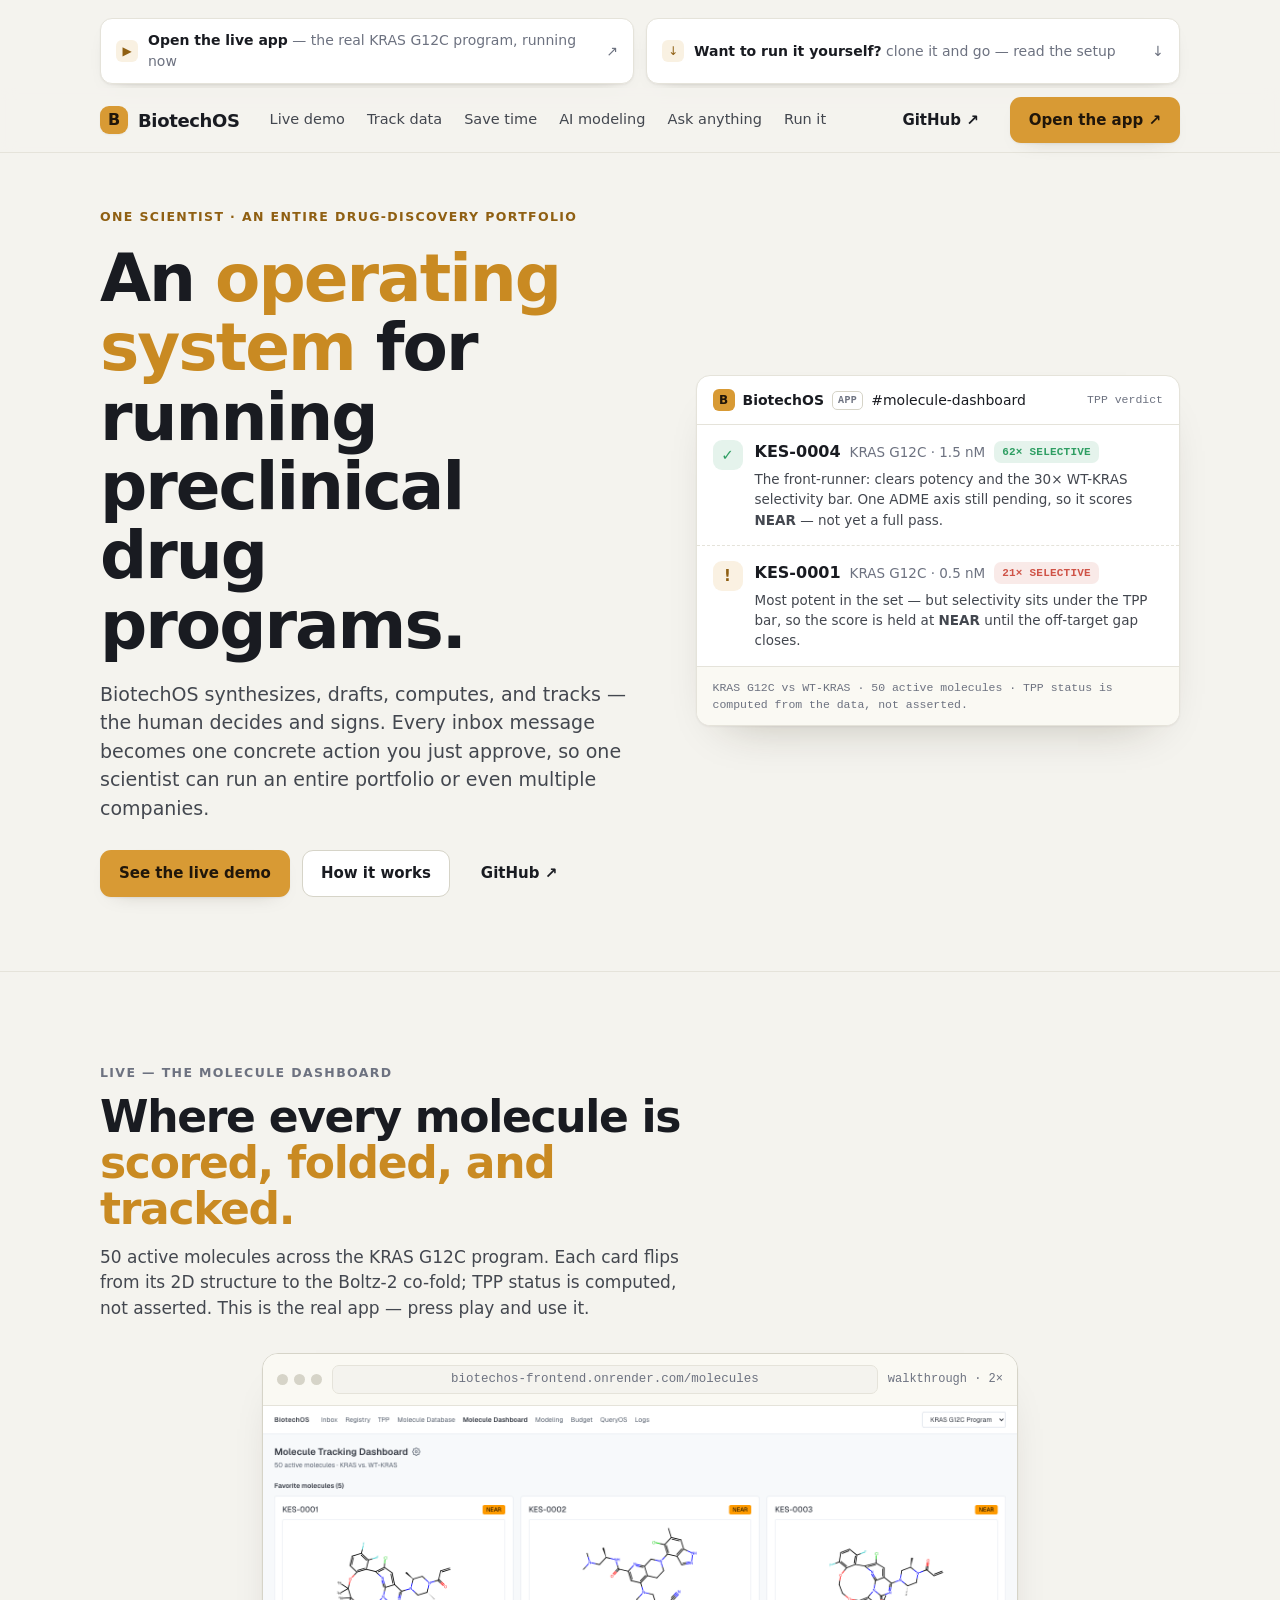
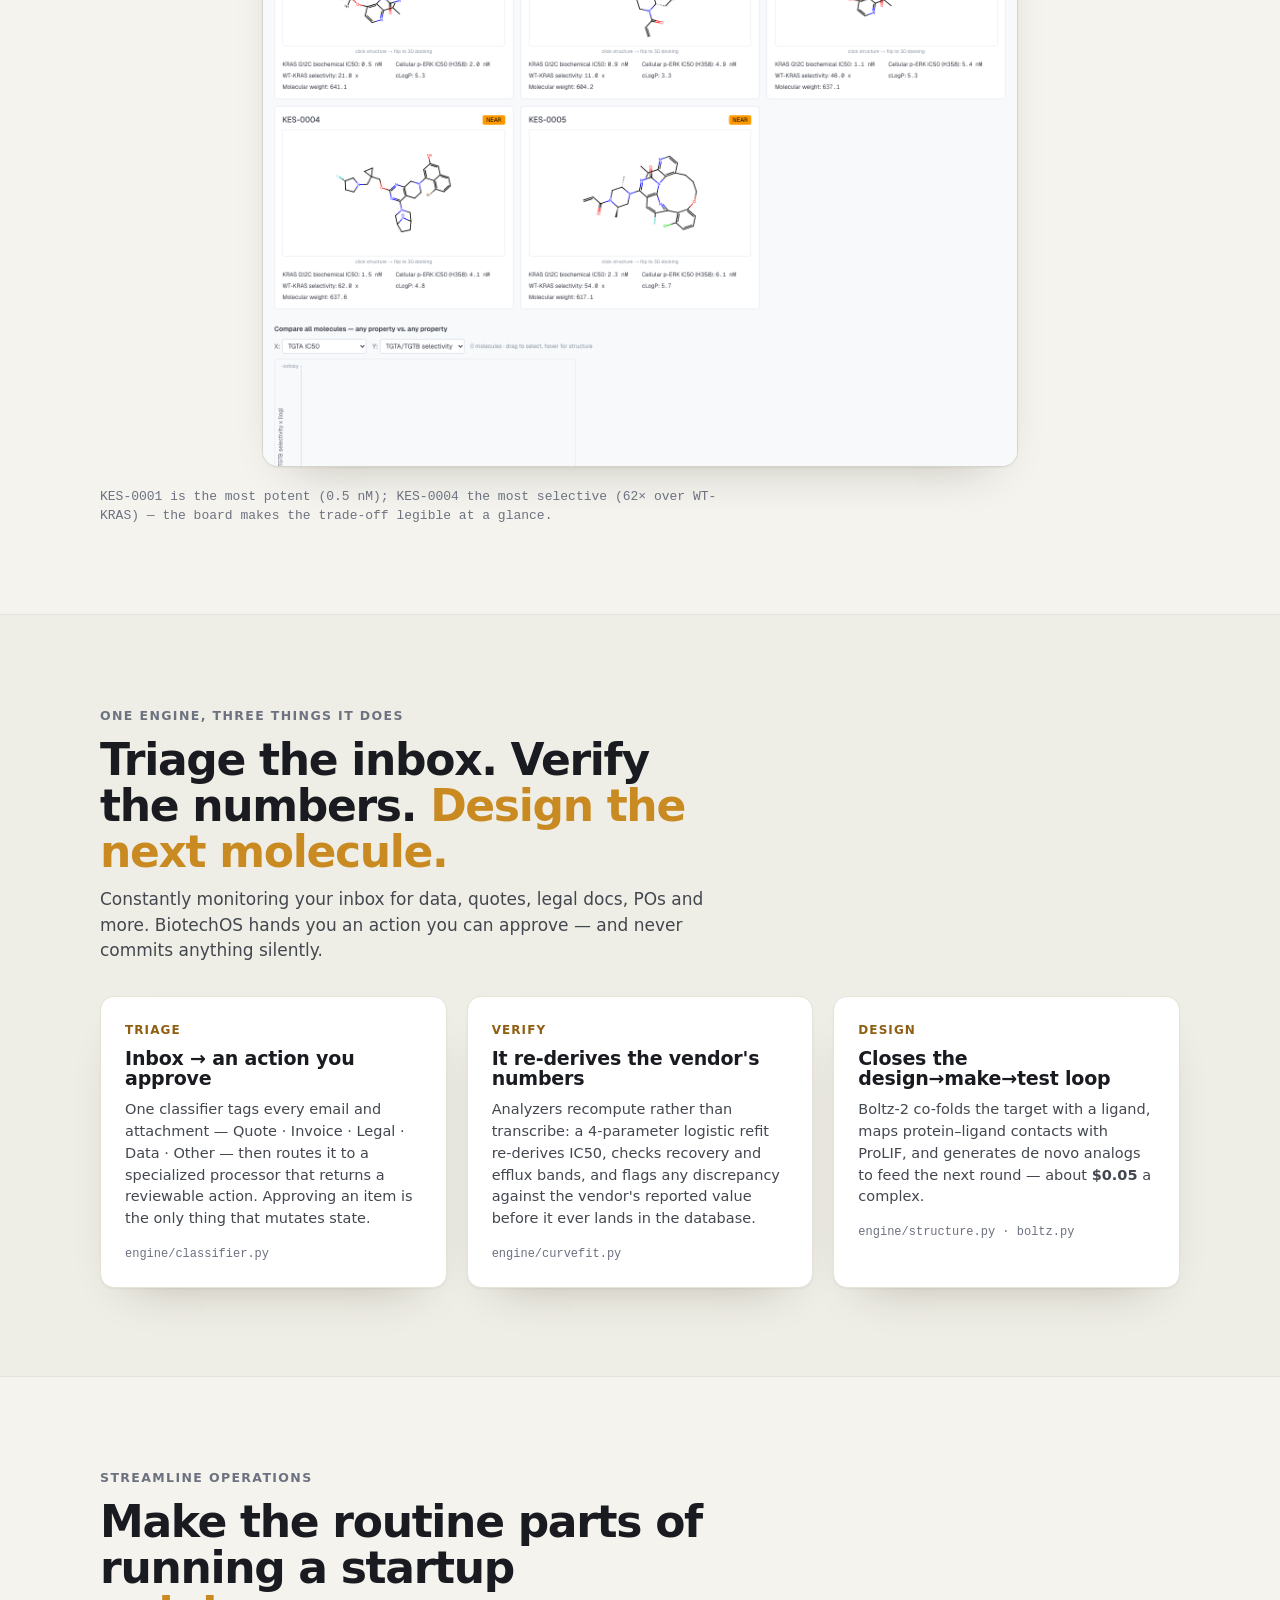
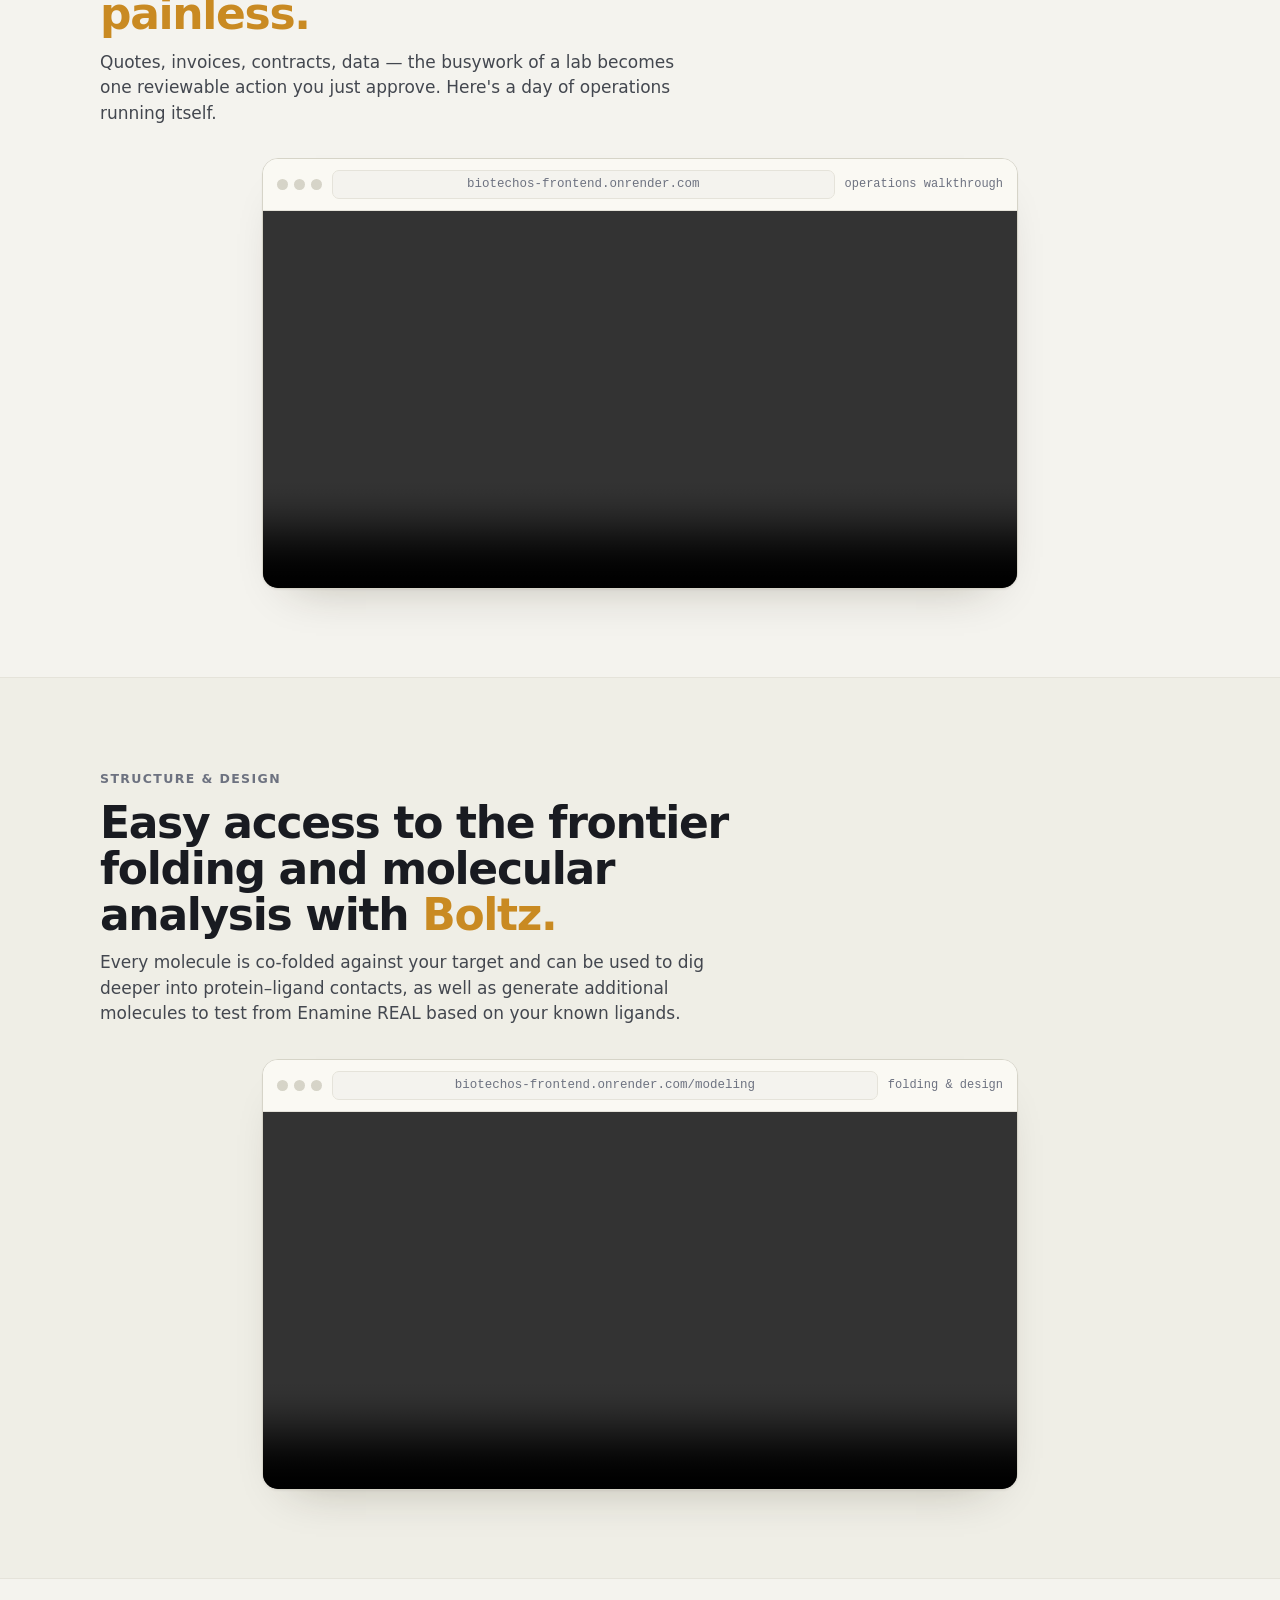
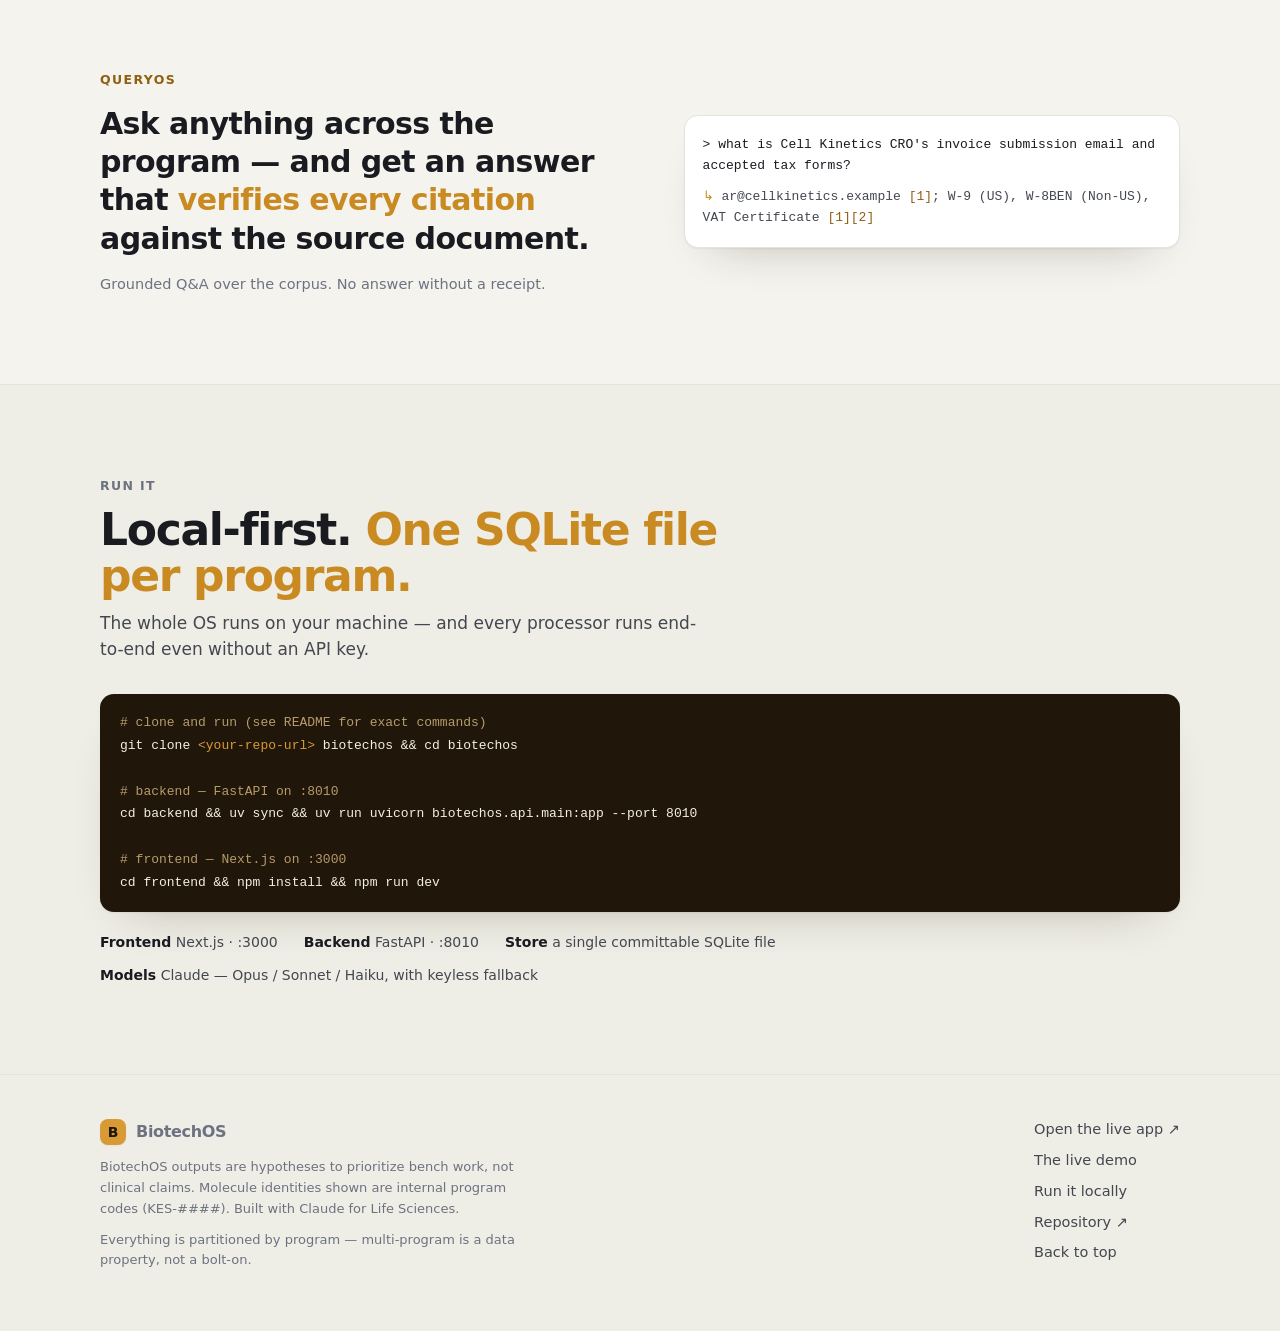
==== docs/index.html @ 16fa4520 "Serve landing page at Pages root via /docs (was a root redirect) Co-Authored-By: Claude Opus 4.8 <no" ====
<!DOCTYPE html>
<html lang="en">
<head>
<meta charset="UTF-8">
<meta name="viewport" content="width=device-width, initial-scale=1">
<title>BiotechOS — an operating system for preclinical drug programs</title>
<meta name="description" content="BiotechOS synthesizes, drafts, computes, and tracks — the human decides and signs. Every inbox message becomes one action you just approve.">
<style>
  :root{
    color-scheme: light;
    --bg:#f4f3ee; --bg-2:#efeee6; --surf:#ffffff; --surf-2:#faf9f3;
    --line:#e5e3da; --line-2:#d6d4c8;
    --ink:#191b21; --ink-2:#43474f; --muted:#6d7280;
    --accent:#d89a34; --accent-2:#c98a22; --accent-text:#8f5f12; --on-accent:#20160a;
    --accent-soft:rgba(216,154,52,.14);
    --good:#2f9e63; --bad:#cf5347; --do:#2f6fc0;
    --good-soft:rgba(47,158,99,.12); --bad-soft:rgba(207,83,71,.12); --do-soft:rgba(47,111,192,.12);
    --radius:14px; --maxw:1160px;
    --shadow:0 1px 2px rgba(30,25,10,.05), 0 22px 48px -30px rgba(40,32,10,.32);
    --shadow-sm:0 1px 2px rgba(30,25,10,.05), 0 8px 22px -16px rgba(40,32,10,.35);
    --font:-apple-system,BlinkMacSystemFont,system-ui,"Segoe UI",Roboto,Helvetica,Arial,sans-serif;
    --mono:ui-monospace,"SF Mono",SFMono-Regular,Menlo,Consolas,"Liberation Mono",monospace;
  }
  *{box-sizing:border-box}
  html{scroll-behavior:smooth}
  @media (prefers-reduced-motion: reduce){ html{scroll-behavior:auto} }
  body{margin:0;background:var(--bg);color:var(--ink);font-family:var(--font);line-height:1.5;
    -webkit-font-smoothing:antialiased;text-rendering:optimizeLegibility}
  a{color:inherit}
  .wrap{max-width:var(--maxw);margin:0 auto;padding:0 clamp(18px,4vw,40px)}
  h1,h2,h3{margin:0;font-weight:800;letter-spacing:-.03em;line-height:1.05;color:var(--ink)}
  h1{font-size:clamp(38px,6vw,66px)}
  h2{font-size:clamp(28px,4vw,44px)}
  h3{font-size:19px;font-weight:750;letter-spacing:-.01em}
  p{margin:0}
  .amber{color:var(--accent-2)}
  .muted{color:var(--muted)}
  .mono{font-family:var(--mono)}
  .eyebrow{font-size:12.5px;font-weight:700;letter-spacing:.11em;text-transform:uppercase;color:var(--muted)}
  .eyebrow.gold{color:var(--accent-text)}

  /* buttons */
  .btn{display:inline-flex;align-items:center;gap:8px;padding:11px 18px;border-radius:11px;font-size:15px;
    font-weight:700;text-decoration:none;border:1px solid transparent;cursor:pointer;white-space:nowrap;
    transition:filter .12s,background .12s,transform .05s}
  .btn:active{transform:translateY(1px)}
  .btn.primary{background:var(--accent);color:var(--on-accent);box-shadow:var(--shadow-sm)}
  .btn.primary:hover{filter:brightness(1.05)}
  .btn.secondary{background:var(--surf);border-color:var(--line-2);color:var(--ink)}
  .btn.secondary:hover{background:var(--surf-2)}
  .btn.ghost{color:var(--ink)}
  .btn.ghost:hover{background:var(--accent-soft)}

  /* chips */
  .chip{display:inline-flex;align-items:center;gap:5px;font-family:var(--mono);font-size:11px;font-weight:600;
    letter-spacing:.02em;padding:3px 8px;border-radius:7px;text-transform:uppercase}
  .chip.near{background:var(--accent-soft);color:var(--accent-text)}
  .chip.pass{background:var(--good-soft);color:var(--good)}
  .chip.warn{background:var(--bad-soft);color:var(--bad)}
  .grade{width:30px;height:30px;border-radius:9px;display:grid;place-items:center;font-weight:800;font-size:15px;flex:none}
  .grade.g-near{background:var(--accent-soft);color:var(--accent-text)}
  .grade.g-pass{background:var(--good-soft);color:var(--good)}

  /* top strip */
  .strip{padding:18px 0 4px}
  .strip .wrap{display:flex;gap:12px;flex-wrap:wrap}
  .strip .pill{flex:1 1 320px}
  .pill{display:flex;align-items:center;gap:10px;background:var(--surf);border:1px solid var(--line);
    border-radius:12px;padding:11px 15px;box-shadow:var(--shadow-sm);text-decoration:none;font-size:14px;color:var(--ink)}
  .pill:hover{border-color:var(--line-2)}
  .pill .ic{width:22px;height:22px;border-radius:6px;display:grid;place-items:center;font-size:12px;flex:none;
    background:var(--accent-soft);color:var(--accent-text)}
  .pill .rest{color:var(--muted)}
  .pill .arr{margin-left:auto;color:var(--muted)}

  /* header */
  header.nav{position:sticky;top:0;z-index:30;background:color-mix(in srgb,var(--bg) 86%,transparent);
    backdrop-filter:saturate(1.3) blur(8px);border-bottom:1px solid var(--line)}
  header.nav .wrap{display:flex;align-items:center;gap:24px;height:64px}
  .brand{display:flex;align-items:center;gap:10px;font-weight:800;letter-spacing:-.02em;font-size:18px;text-decoration:none}
  .brand .mark{width:28px;height:28px;border-radius:9px;background:var(--accent);color:var(--on-accent);
    display:grid;place-items:center;font-weight:900;font-size:16px;box-shadow:var(--shadow-sm)}
  .nav-links{display:flex;gap:22px;margin-left:6px}
  .nav-links a{color:var(--ink-2);text-decoration:none;font-size:14.5px;font-weight:500}
  .nav-links a:hover{color:var(--ink)}
  .nav-right{margin-left:auto;display:flex;align-items:center;gap:12px}
  @media(max-width:860px){ .nav-links{display:none} }

  /* hero */
  .hero{padding:clamp(30px,4vw,52px) 0 clamp(40px,6vw,74px)}
  .hero .grid{display:grid;grid-template-columns:1.05fr .95fr;gap:clamp(30px,5vw,60px);align-items:center}
  @media(max-width:940px){ .hero .grid{grid-template-columns:1fr;gap:36px} }
  .hero h1{margin:16px 0 20px;max-width:15ch}
  .hero .sub{font-size:clamp(16.5px,1.7vw,19px);color:var(--ink-2);max-width:50ch}
  .hero .ctas{display:flex;gap:12px;flex-wrap:wrap;margin-top:28px}

  /* generic card */
  .card{background:var(--surf);border:1px solid var(--line);border-radius:var(--radius);box-shadow:var(--shadow)}

  /* hero slack-style verdict card */
  .slack{overflow:hidden}
  .slack .sh{display:flex;align-items:center;gap:8px;padding:13px 16px;border-bottom:1px solid var(--line);font-size:14px}
  .slack .sh .b{width:22px;height:22px;border-radius:6px;background:var(--accent);color:var(--on-accent);
    display:grid;place-items:center;font-weight:900;font-size:12px}
  .slack .sh .app{font-family:var(--mono);font-size:10px;font-weight:700;letter-spacing:.04em;color:var(--muted);
    border:1px solid var(--line-2);border-radius:5px;padding:1px 5px}
  .slack .sh .ch{color:var(--ink);font-weight:600}
  .slack .sh .rt{margin-left:auto;font-family:var(--mono);font-size:11.5px;color:var(--muted)}
  .slack .row{display:grid;grid-template-columns:auto 1fr;gap:12px;padding:15px 16px}
  .slack .row+.row{border-top:1px dashed var(--line)}
  .slack .rhead{display:flex;align-items:center;gap:9px;flex-wrap:wrap}
  .slack .rhead .name{font-weight:750}
  .slack .rhead .cond{color:var(--muted);font-size:13.5px}
  .slack .rbody{grid-column:2;font-size:13.5px;color:var(--ink-2);margin-top:5px}
  .slack .sfoot{padding:12px 16px;border-top:1px solid var(--line);background:var(--surf-2);
    font-family:var(--mono);font-size:11.5px;color:var(--muted);line-height:1.5}

  /* bands */
  .band{padding:clamp(48px,7vw,88px) 0;border-top:1px solid var(--line)}
  .band.alt{background:var(--bg-2)}
  .band .head{max-width:62ch;margin-bottom:32px}
  .band .head h2{margin:10px 0 12px}
  .band .head p{color:var(--ink-2);font-size:17px;max-width:56ch}

  /* live app window */
  .appwin{border:1px solid var(--line-2);border-radius:16px;overflow:hidden;box-shadow:var(--shadow);background:var(--surf);
    max-width:70%;margin:0 auto}
  @media(max-width:760px){ .appwin{max-width:100%} }
  .appwin .chrome{display:flex;align-items:center;gap:10px;padding:11px 14px;background:var(--surf-2);border-bottom:1px solid var(--line)}
  .appwin .dots{display:flex;gap:6px}
  .appwin .dots i{width:11px;height:11px;border-radius:50%;background:var(--line-2);display:block}
  .appwin .url{font-family:var(--mono);font-size:12.5px;color:var(--muted);background:var(--bg);border:1px solid var(--line);
    border-radius:7px;padding:4px 12px;flex:1;text-align:center;overflow:hidden;text-overflow:ellipsis;white-space:nowrap}
  .appwin .open{font-size:13px;font-weight:600;color:var(--accent-text);text-decoration:none;white-space:nowrap}
  .appwin .open:hover{text-decoration:underline}
  .appwin .speed{font-family:var(--mono);font-size:12px;color:var(--muted);white-space:nowrap}
  .screen{position:relative;background:#f7f9fb;min-height:280px}
  .screen video{display:block;width:100%;height:auto}
  .endcard{display:flex;flex-direction:column;align-items:center;gap:13px;margin-top:24px;animation:fade .4s ease both}
  .endcard[hidden]{display:none}
  @keyframes fade{from{opacity:0;transform:translateY(5px)}to{opacity:1;transform:none}}
  .endcard .lbl{font-family:var(--mono);font-size:12.5px;color:var(--ink-2);background:var(--surf);border:1px solid var(--line);
    border-radius:999px;padding:6px 15px;box-shadow:var(--shadow-sm)}
  .capline{margin-top:20px;font-family:var(--mono);font-size:13px;color:var(--muted);max-width:80ch}

  /* three things */
  .three{display:grid;grid-template-columns:repeat(3,1fr);gap:20px}
  @media(max-width:880px){ .three{grid-template-columns:1fr} }
  .feat{padding:24px}
  .feat .lbl{font-size:12px;font-weight:800;letter-spacing:.09em;text-transform:uppercase;color:var(--accent-text)}
  .feat h3{margin:10px 0 11px}
  .feat p{font-size:14.5px;color:var(--ink-2)}
  .feat .foot{margin-top:15px;font-family:var(--mono);font-size:12px;color:var(--muted)}

  /* quote / queryos */
  .qgrid{display:grid;grid-template-columns:1fr .92fr;gap:44px;align-items:center}
  @media(max-width:880px){ .qgrid{grid-template-columns:1fr} }
  blockquote{margin:0;font-size:clamp(22px,2.7vw,30px);font-weight:750;letter-spacing:-.02em;line-height:1.28;color:var(--ink)}
  .qattr{margin-top:16px;font-size:14.5px;color:var(--muted)}
  .term{background:var(--surf);border:1px solid var(--line);border-radius:14px;padding:18px;font-family:var(--mono);
    font-size:13px;box-shadow:var(--shadow);line-height:1.65}
  .term .q{color:var(--ink)}
  .term .a{color:var(--ink-2);margin-top:9px}
  .term .cite{color:var(--accent-text)}
  .term .arrow{color:var(--accent-2)}

  /* run it */
  pre.code{background:#20160a;color:#f4efe6;border-radius:14px;padding:18px 20px;overflow-x:auto;
    font-family:var(--mono);font-size:13px;line-height:1.75;margin:20px 0 0;box-shadow:var(--shadow)}
  pre.code .c{color:#b79b6b}
  pre.code .p{color:var(--accent)}
  .stackline{display:flex;gap:12px 26px;flex-wrap:wrap;font-size:14px;color:var(--ink-2);margin-top:20px}
  .stackline b{color:var(--ink)}

  /* footer */
  footer{border-top:1px solid var(--line);background:var(--bg-2);padding:44px 0 60px}
  footer .cols{display:flex;justify-content:space-between;gap:34px;flex-wrap:wrap}
  footer .disc{max-width:54ch;font-size:13px;color:var(--muted)}
  footer .disc .brand{font-size:16px;margin-bottom:12px}
  footer .disc p{margin-top:4px;line-height:1.6}
  .foot-links{display:flex;flex-direction:column;gap:9px;font-size:14.5px}
  .foot-links a{color:var(--ink-2);text-decoration:none}
  .foot-links a:hover{color:var(--ink)}
</style>
</head>
<body>

<!-- top strip -->
<div class="strip"><div class="wrap">
  <a class="pill" href="https://biotechos-frontend.onrender.com/" target="_blank" rel="noopener">
    <span class="ic">▶</span>
    <span><b>Open the live app</b> <span class="rest">— the real KRAS G12C program, running now</span></span>
    <span class="arr">↗</span>
  </a>
  <a class="pill" href="#run">
    <span class="ic">↓</span>
    <span><b>Want to run it yourself?</b> <span class="rest">clone it and go — read the setup</span></span>
    <span class="arr">↓</span>
  </a>
</div></div>

<!-- header -->
<header class="nav"><div class="wrap">
  <a class="brand" href="#top"><span class="mark">B</span>BiotechOS</a>
  <nav class="nav-links">
    <a href="#dashboard">Live demo</a>
    <a href="#how">Track data</a>
    <a href="#streamline">Save time</a>
    <a href="#boltz">AI modeling</a>
    <a href="#ask">Ask anything</a>
    <a href="#run">Run it</a>
  </nav>
  <div class="nav-right">
    <a class="btn ghost" href="https://github.com/souravUCSF/BiotechOS" target="_blank" rel="noopener">GitHub ↗</a>
    <a class="btn primary" href="https://biotechos-frontend.onrender.com/" target="_blank" rel="noopener">Open the app ↗</a>
  </div>
</div></header>

<main id="top">
<!-- hero -->
<section class="hero"><div class="wrap"><div class="grid">
  <div>
    <span class="eyebrow gold">One scientist · an entire drug-discovery portfolio</span>
    <h1>An <span class="amber">operating system</span> for running preclinical drug programs.</h1>
    <p class="sub">BiotechOS synthesizes, drafts, computes, and tracks — the human decides and signs.
      Every inbox message becomes one concrete action you just approve, so one scientist can run
      an entire portfolio or even multiple companies.</p>
    <div class="ctas">
      <a class="btn primary" href="#dashboard">See the live demo</a>
      <a class="btn secondary" href="#how">How it works</a>
      <a class="btn ghost" href="https://github.com/souravUCSF/BiotechOS" target="_blank" rel="noopener">GitHub ↗</a>
    </div>
  </div>

  <!-- hero verdict card, Slack-style -->
  <div class="card slack">
    <div class="sh">
      <span class="b">B</span><span class="ch">BiotechOS</span><span class="app">APP</span>
      <span>#molecule-dashboard</span><span class="rt">TPP verdict</span>
    </div>
    <div class="row">
      <span class="grade g-pass">✓</span>
      <div>
        <div class="rhead"><span class="name">KES-0004</span><span class="cond">KRAS G12C · 1.5 nM</span>
          <span class="chip pass">62× selective</span></div>
        <div class="rbody">The front-runner: clears potency and the 30× WT-KRAS selectivity bar. One ADME
          axis still pending, so it scores <b>NEAR</b> — not yet a full pass.</div>
      </div>
    </div>
    <div class="row">
      <span class="grade g-near">!</span>
      <div>
        <div class="rhead"><span class="name">KES-0001</span><span class="cond">KRAS G12C · 0.5 nM</span>
          <span class="chip warn">21× selective</span></div>
        <div class="rbody">Most potent in the set — but selectivity sits under the TPP bar, so the score
          is held at <b>NEAR</b> until the off-target gap closes.</div>
      </div>
    </div>
    <div class="sfoot">KRAS G12C vs WT-KRAS · 50 active molecules · TPP status is computed from the data, not asserted.</div>
  </div>
</div></div></section>

<!-- signature: live molecule dashboard -->
<section class="band" id="dashboard"><div class="wrap">
  <div class="head">
    <span class="eyebrow">Live — the molecule dashboard</span>
    <h2>Where every molecule is <span class="amber">scored, folded, and tracked.</span></h2>
    <p>50 active molecules across the KRAS G12C program. Each card flips from its 2D structure to the
      Boltz-2 co-fold; TPP status is computed, not asserted. This is the real app — press play and use it.</p>
  </div>

  <div class="appwin">
    <div class="chrome">
      <span class="dots"><i></i><i></i><i></i></span>
      <span class="url">biotechos-frontend.onrender.com/molecules</span>
      <span class="speed">walkthrough · 2×</span>
    </div>
    <div class="screen" id="screen">
      <video id="demovid" poster="assets/dashboard.png" muted playsinline preload="metadata">
        <source src="assets/demo.mp4" type="video/mp4">
      </video>
    </div>
  </div>
  <div class="endcard" id="endcard" hidden>
    <span class="lbl">that's the look — now try it yourself</span>
    <a class="btn primary" href="https://biotechos-frontend.onrender.com/molecules" target="_blank" rel="noopener">See the live demo ↗</a>
  </div>
  <p class="capline">KES-0001 is the most potent (0.5 nM); KES-0004 the most selective (62× over WT-KRAS)
    — the board makes the trade-off legible at a glance.</p>
</div></section>

<!-- how it works: one engine, three things -->
<section class="band alt" id="how"><div class="wrap">
  <div class="head">
    <span class="eyebrow">One engine, three things it does</span>
    <h2>Triage the inbox. Verify the numbers. <span class="amber">Design the next molecule.</span></h2>
    <p>Constantly monitoring your inbox for data, quotes, legal docs, POs and more. BiotechOS hands you an action you can
      approve — and never commits anything silently.</p>
  </div>
  <div class="three">
    <div class="card feat">
      <div class="lbl">Triage</div>
      <h3>Inbox → an action you approve</h3>
      <p>One classifier tags every email and attachment — Quote · Invoice · Legal · Data · Other — then
        routes it to a specialized processor that returns a reviewable action. Approving an item is the
        only thing that mutates state.</p>
      <div class="foot">engine/classifier.py</div>
    </div>
    <div class="card feat">
      <div class="lbl">Verify</div>
      <h3>It re-derives the vendor's numbers</h3>
      <p>Analyzers recompute rather than transcribe: a 4-parameter logistic refit re-derives IC50, checks
        recovery and efflux bands, and flags any discrepancy against the vendor's reported value before it
        ever lands in the database.</p>
      <div class="foot">engine/curvefit.py</div>
    </div>
    <div class="card feat">
      <div class="lbl">Design</div>
      <h3>Closes the design→make→test loop</h3>
      <p>Boltz-2 co-folds the target with a ligand, maps protein–ligand contacts with ProLIF, and generates
        de novo analogs to feed the next round — about <b>$0.05</b> a complex.</p>
      <div class="foot">engine/structure.py · boltz.py</div>
    </div>
  </div>
</div></section>

<!-- streamline operations -->
<section class="band" id="streamline"><div class="wrap">
  <div class="head">
    <span class="eyebrow">Streamline operations</span>
    <h2>Make the routine parts of running a startup <span class="amber">painless.</span></h2>
    <p>Quotes, invoices, contracts, data — the busywork of a lab becomes one reviewable action
      you just approve. Here's a day of operations running itself.</p>
  </div>
  <div class="appwin">
    <div class="chrome">
      <span class="dots"><i></i><i></i><i></i></span>
      <span class="url">biotechos-frontend.onrender.com</span>
      <span class="speed">operations walkthrough</span>
    </div>
    <div class="screen">
      <video id="streamvid" controls muted playsinline preload="metadata">
        <source src="assets/streamline.mp4" type="video/mp4">
      </video>
    </div>
  </div>
</div></section>

<!-- folding & molecular analysis (Boltz) -->
<section class="band alt" id="boltz"><div class="wrap">
  <div class="head">
    <span class="eyebrow">Structure &amp; design</span>
    <h2>Easy access to the frontier folding and molecular analysis with <span class="amber">Boltz.</span></h2>
    <p>Every molecule is co-folded against your target and can be used to dig deeper into
      protein–ligand contacts, as well as generate additional molecules to test from Enamine REAL
      based on your known ligands.</p>
  </div>
  <div class="appwin">
    <div class="chrome">
      <span class="dots"><i></i><i></i><i></i></span>
      <span class="url">biotechos-frontend.onrender.com/modeling</span>
      <span class="speed">folding &amp; design</span>
    </div>
    <div class="screen">
      <video id="boltzvid" controls muted playsinline preload="metadata">
        <source src="assets/boltz.mp4" type="video/mp4">
      </video>
    </div>
  </div>
</div></section>

<!-- ask anything / queryos -->
<section class="band" id="ask"><div class="wrap"><div class="qgrid">
  <div>
    <span class="eyebrow gold">QueryOS</span>
    <blockquote style="margin-top:14px">Ask anything across the program — and get an answer that
      <span class="amber">verifies every citation</span> against the source document.</blockquote>
    <p class="qattr">Grounded Q&amp;A over the corpus. No answer without a receipt.</p>
  </div>
  <div class="term">
    <div class="q">&gt; what is Cell Kinetics CRO's invoice submission email and accepted tax forms?</div>
    <div class="a"><span class="arrow">↳</span> ar@cellkinetics.example <span class="cite">[1]</span>;
      W-9 (US), W-8BEN (Non-US), VAT Certificate <span class="cite">[1][2]</span></div>
  </div>
</div></div></section>

<!-- run it -->
<section class="band alt" id="run"><div class="wrap">
  <div class="head">
    <span class="eyebrow">Run it</span>
    <h2>Local-first. <span class="amber">One SQLite file per program.</span></h2>
    <p>The whole OS runs on your machine — and every processor runs end-to-end even without an API key.</p>
  </div>
<pre class="code"><span class="c"># clone and run (see README for exact commands)</span>
git clone <span class="p">&lt;your-repo-url&gt;</span> biotechos &amp;&amp; cd biotechos

<span class="c"># backend — FastAPI on :8010</span>
cd backend &amp;&amp; uv sync &amp;&amp; uv run uvicorn biotechos.api.main:app --port 8010

<span class="c"># frontend — Next.js on :3000</span>
cd frontend &amp;&amp; npm install &amp;&amp; npm run dev</pre>
  <div class="stackline">
    <span><b>Frontend</b> Next.js · :3000</span>
    <span><b>Backend</b> FastAPI · :8010</span>
    <span><b>Store</b> a single committable SQLite file</span>
    <span><b>Models</b> Claude — Opus / Sonnet / Haiku, with keyless fallback</span>
  </div>
</div></section>
</main>

<footer><div class="wrap">
  <div class="cols">
    <div class="disc">
      <div class="brand" style="display:flex;align-items:center;gap:10px">
        <span class="mark" style="width:26px;height:26px;border-radius:8px;background:var(--accent);color:var(--on-accent);display:grid;place-items:center;font-weight:900;font-size:14px">B</span>
        BiotechOS
      </div>
      <p>BiotechOS outputs are hypotheses to prioritize bench work, not clinical claims. Molecule
        identities shown are internal program codes (KES-####). Built with Claude for Life Sciences.</p>
      <p style="margin-top:10px;color:var(--muted)">Everything is partitioned by program — multi-program is a data property, not a bolt-on.</p>
    </div>
    <nav class="foot-links" aria-label="Footer">
      <a href="https://biotechos-frontend.onrender.com/" target="_blank" rel="noopener">Open the live app ↗</a>
      <a href="#dashboard">The live demo</a>
      <a href="#run">Run it locally</a>
      <a href="https://github.com/souravUCSF/BiotechOS" target="_blank" rel="noopener">Repository ↗</a>
      <a href="#top">Back to top</a>
    </nav>
  </div>
</div></footer>

<script>
  // signature visual: play the walkthrough at 1.5x when scrolled into view,
  // then reveal the live-demo link when it ends
  (function(){
    var v = document.getElementById('demovid');
    var end = document.getElementById('endcard');
    if(!v) return;
    function setRate(){ try{ v.playbackRate = 2.0; }catch(e){} }
    v.addEventListener('loadedmetadata', setRate);
    v.addEventListener('play', setRate);
    v.addEventListener('ended', function(){ if(end) end.hidden = false; });
    if('IntersectionObserver' in window){
      var io = new IntersectionObserver(function(entries){
        entries.forEach(function(e){
          if(e.isIntersecting){ setRate(); v.play().catch(function(){}); io.unobserve(v); }
        });
      }, { threshold: 0.4 });
      io.observe(v);
    } else { setRate(); v.play().catch(function(){}); }
  })();

  // "Streamline operations" walkthrough: autoplay (muted) at 1.5x when scrolled into view
  (function(){
    var v = document.getElementById('streamvid');
    if(!v) return;
    function rate(){ try{ v.playbackRate = 1.5; }catch(e){} }
    v.addEventListener('loadedmetadata', rate);
    v.addEventListener('play', rate);
    if('IntersectionObserver' in window){
      var io = new IntersectionObserver(function(entries){
        entries.forEach(function(e){
          if(e.isIntersecting){ rate(); v.play().catch(function(){}); io.unobserve(v); }
        });
      }, { threshold: 0.4 });
      io.observe(v);
    } else { rate(); v.play().catch(function(){}); }
  })();

  // "Folding & analysis (Boltz)" walkthrough: autoplay (muted) at 1.5x when in view
  (function(){
    var v = document.getElementById('boltzvid');
    if(!v) return;
    function rate(){ try{ v.playbackRate = 1.5; }catch(e){} }
    v.addEventListener('loadedmetadata', rate);
    v.addEventListener('play', rate);
    if('IntersectionObserver' in window){
      var io = new IntersectionObserver(function(entries){
        entries.forEach(function(e){
          if(e.isIntersecting){ rate(); v.play().catch(function(){}); io.unobserve(v); }
        });
      }, { threshold: 0.4 });
      io.observe(v);
    } else { rate(); v.play().catch(function(){}); }
  })();
</script>
</body>
</html>
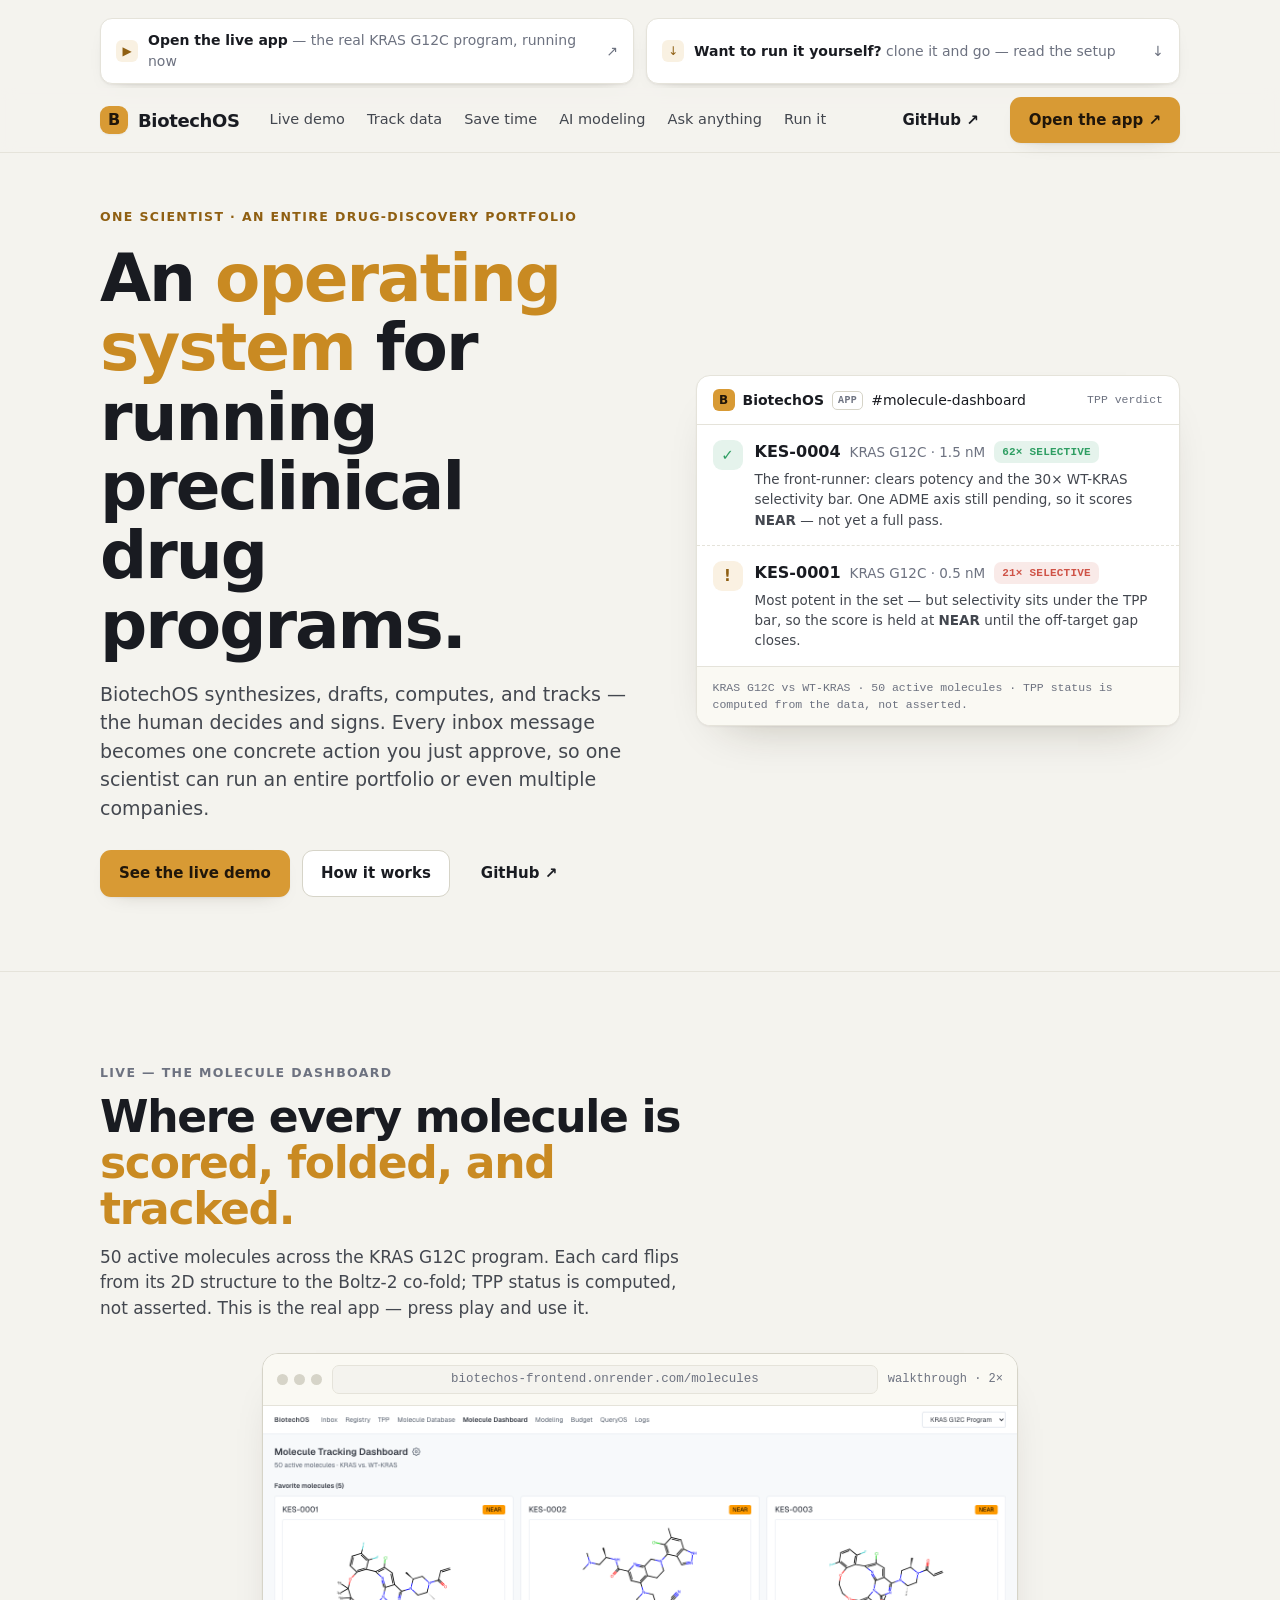
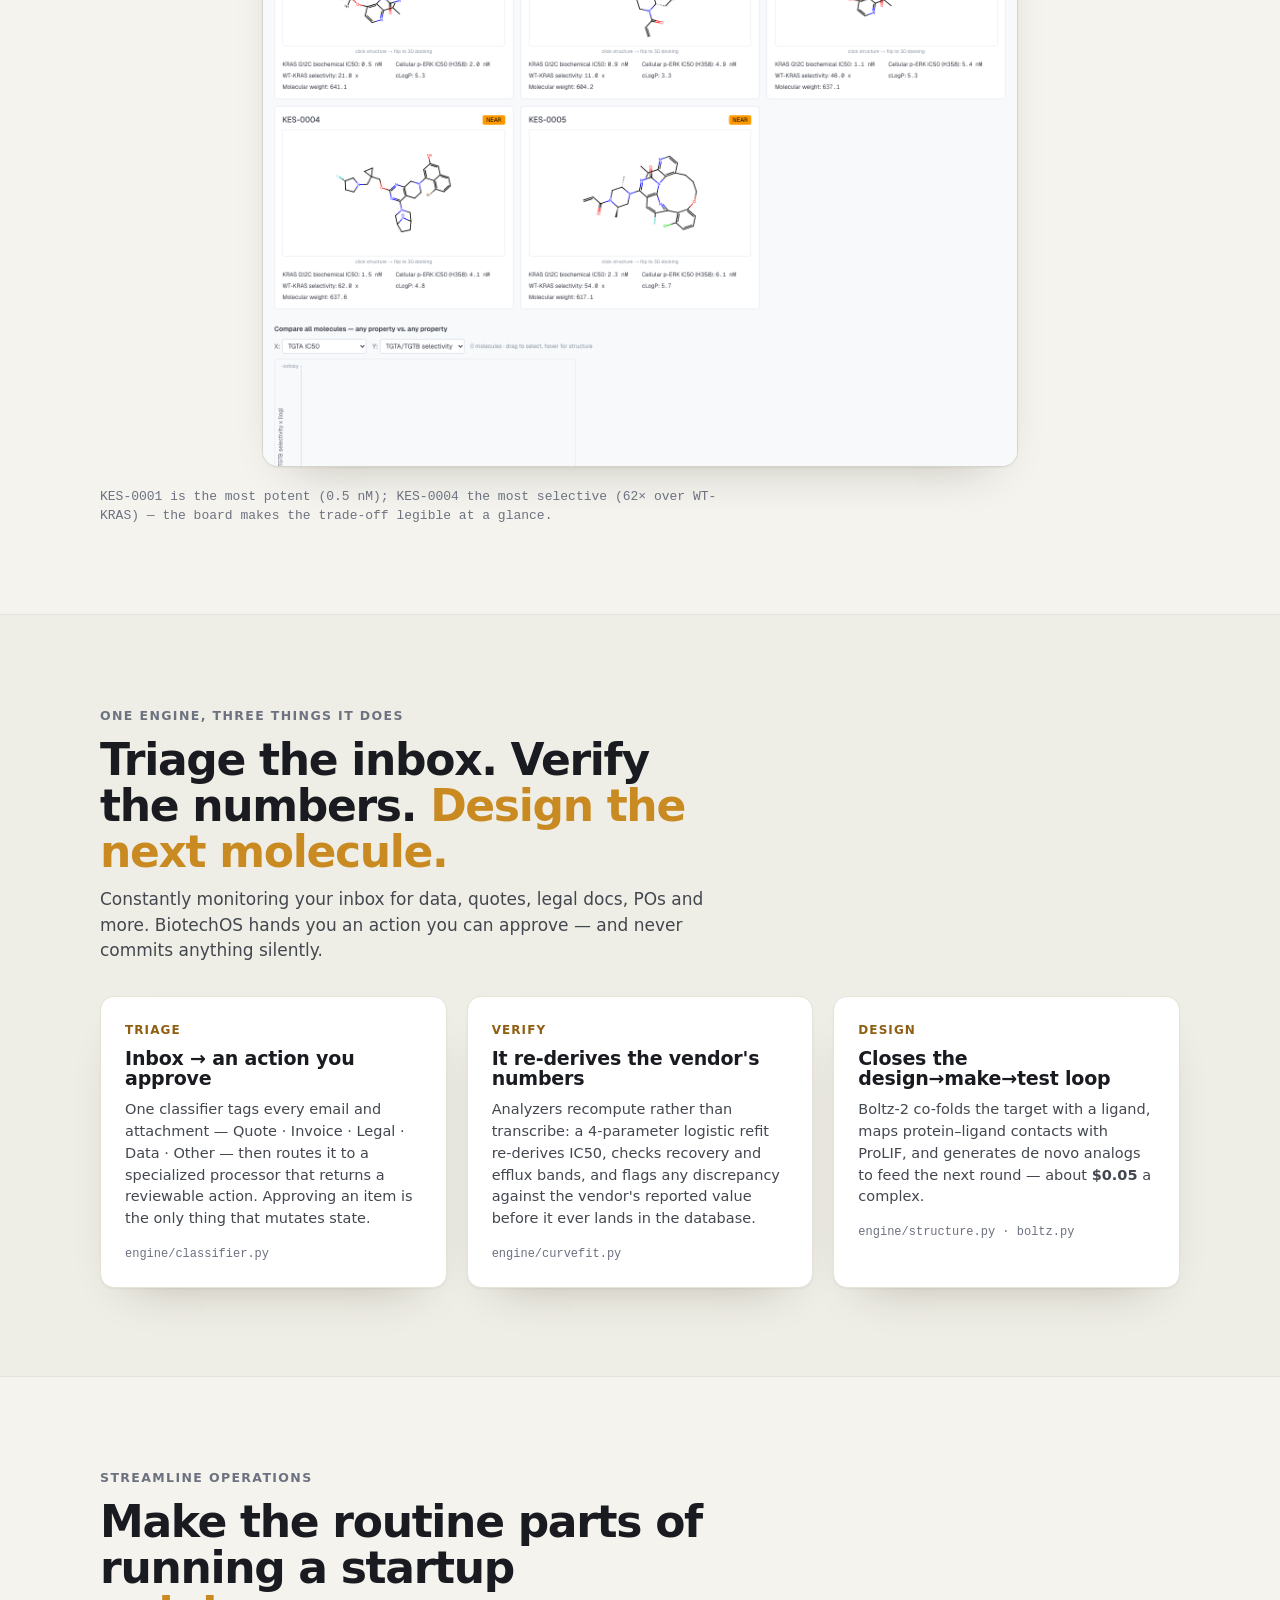
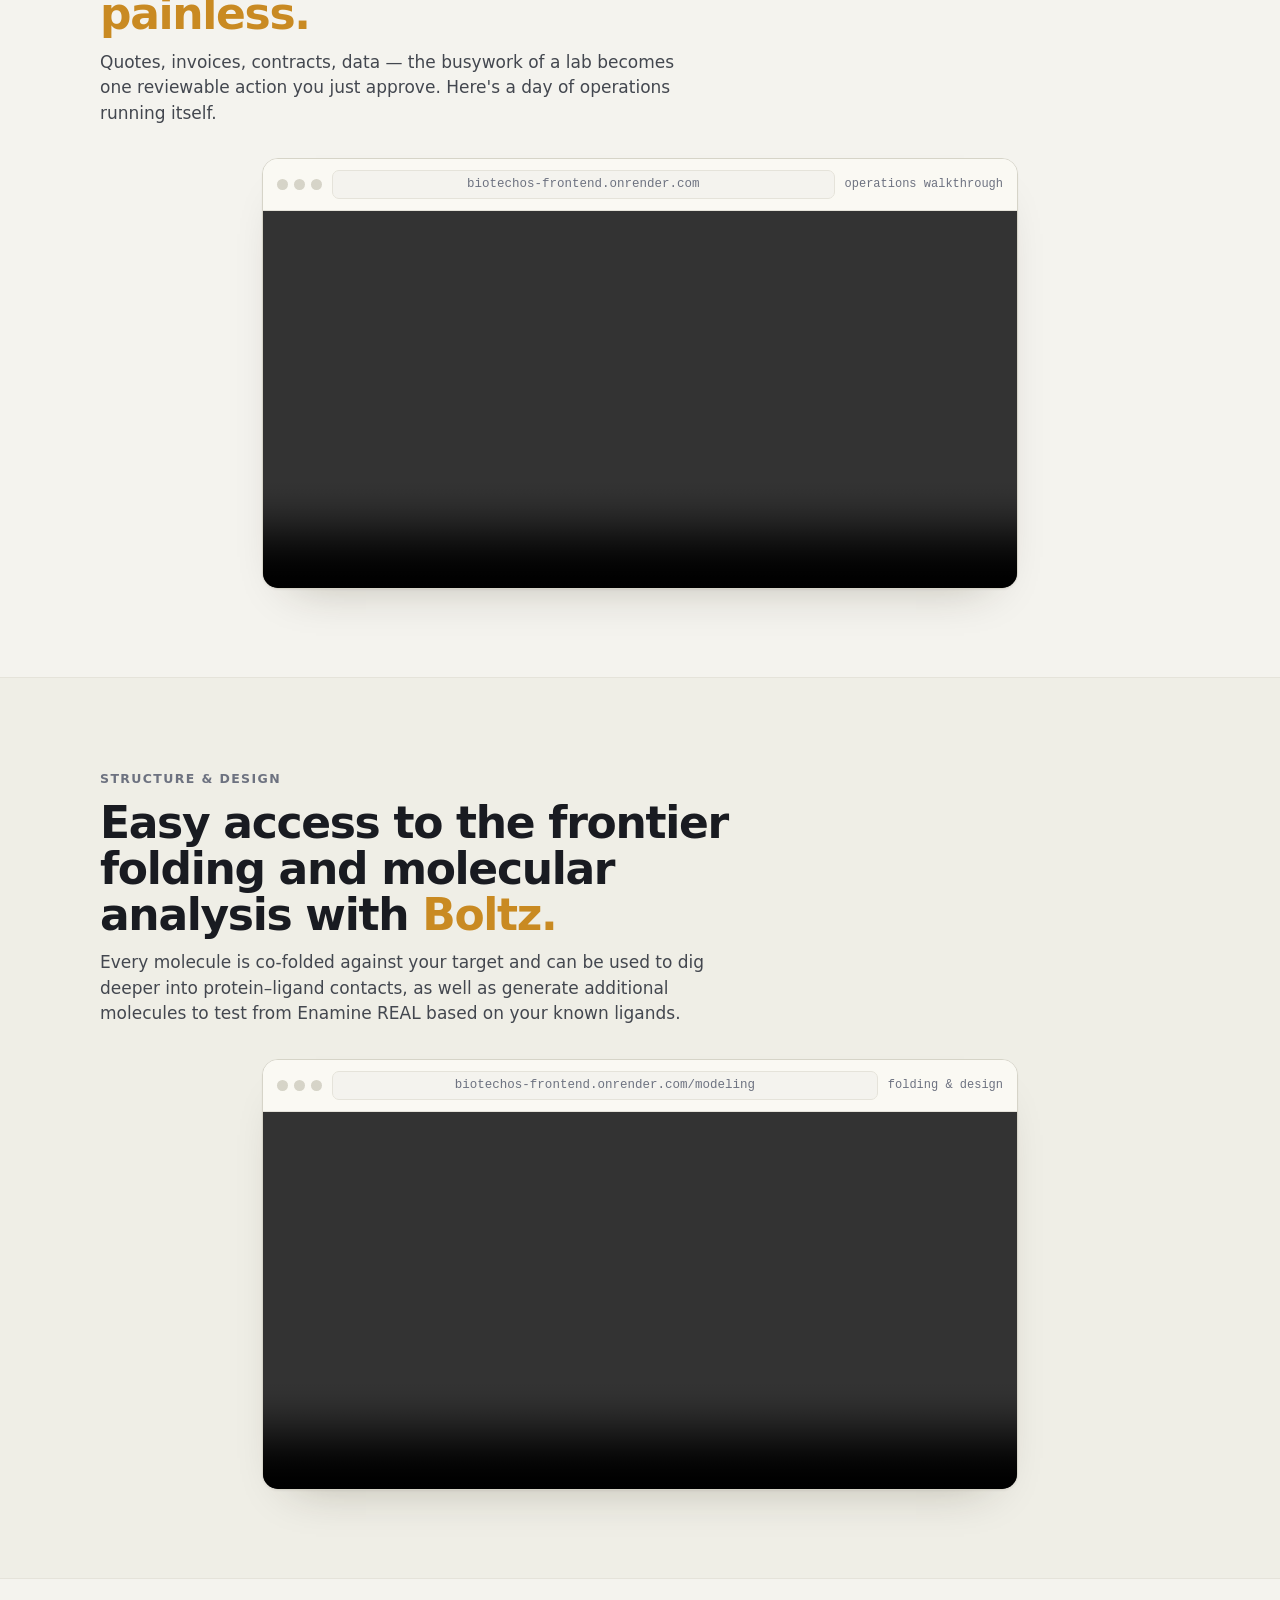
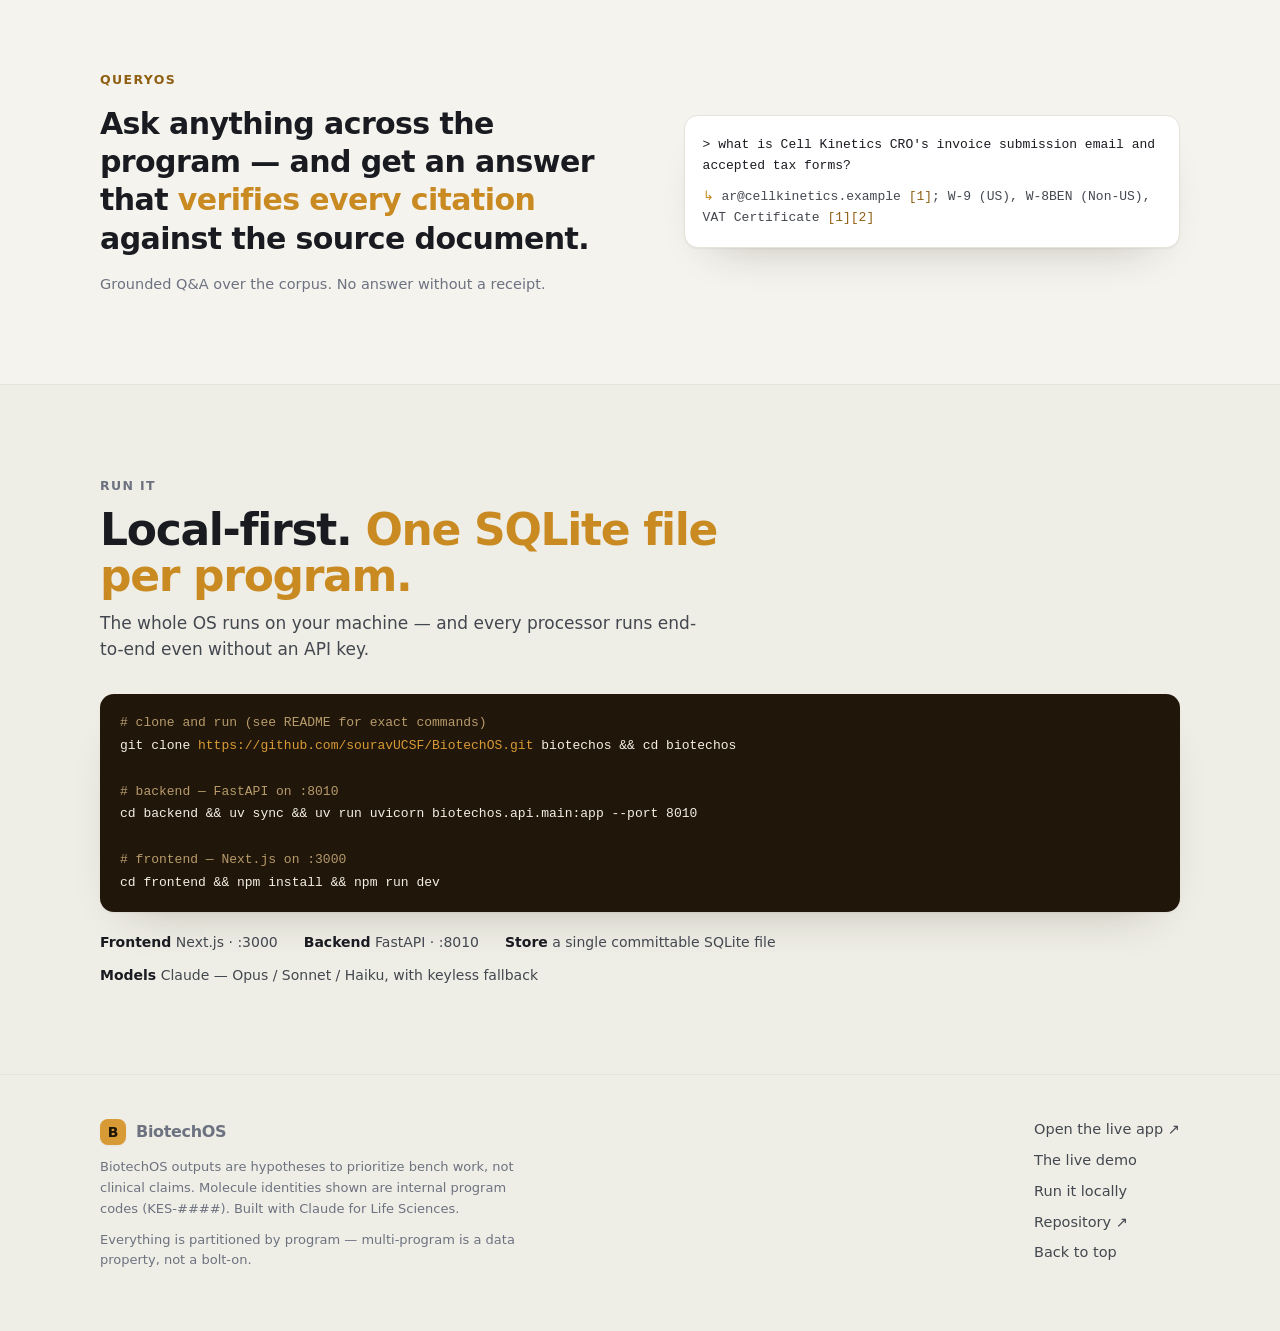
==== commit 6a7caac7: "Landing: use real public repo URL in the clone command Co-Authored-By: Claude Opus 4.8 <noreply@anth" ====
--- a/docs/index.html
+++ b/docs/index.html
@@ -392,7 +392,7 @@
     <p>The whole OS runs on your machine — and every processor runs end-to-end even without an API key.</p>
   </div>
 <pre class="code"><span class="c"># clone and run (see README for exact commands)</span>
-git clone <span class="p">&lt;your-repo-url&gt;</span> biotechos &amp;&amp; cd biotechos
+git clone <span class="p">https://github.com/souravUCSF/BiotechOS.git</span> biotechos &amp;&amp; cd biotechos
 
 <span class="c"># backend — FastAPI on :8010</span>
 cd backend &amp;&amp; uv sync &amp;&amp; uv run uvicorn biotechos.api.main:app --port 8010
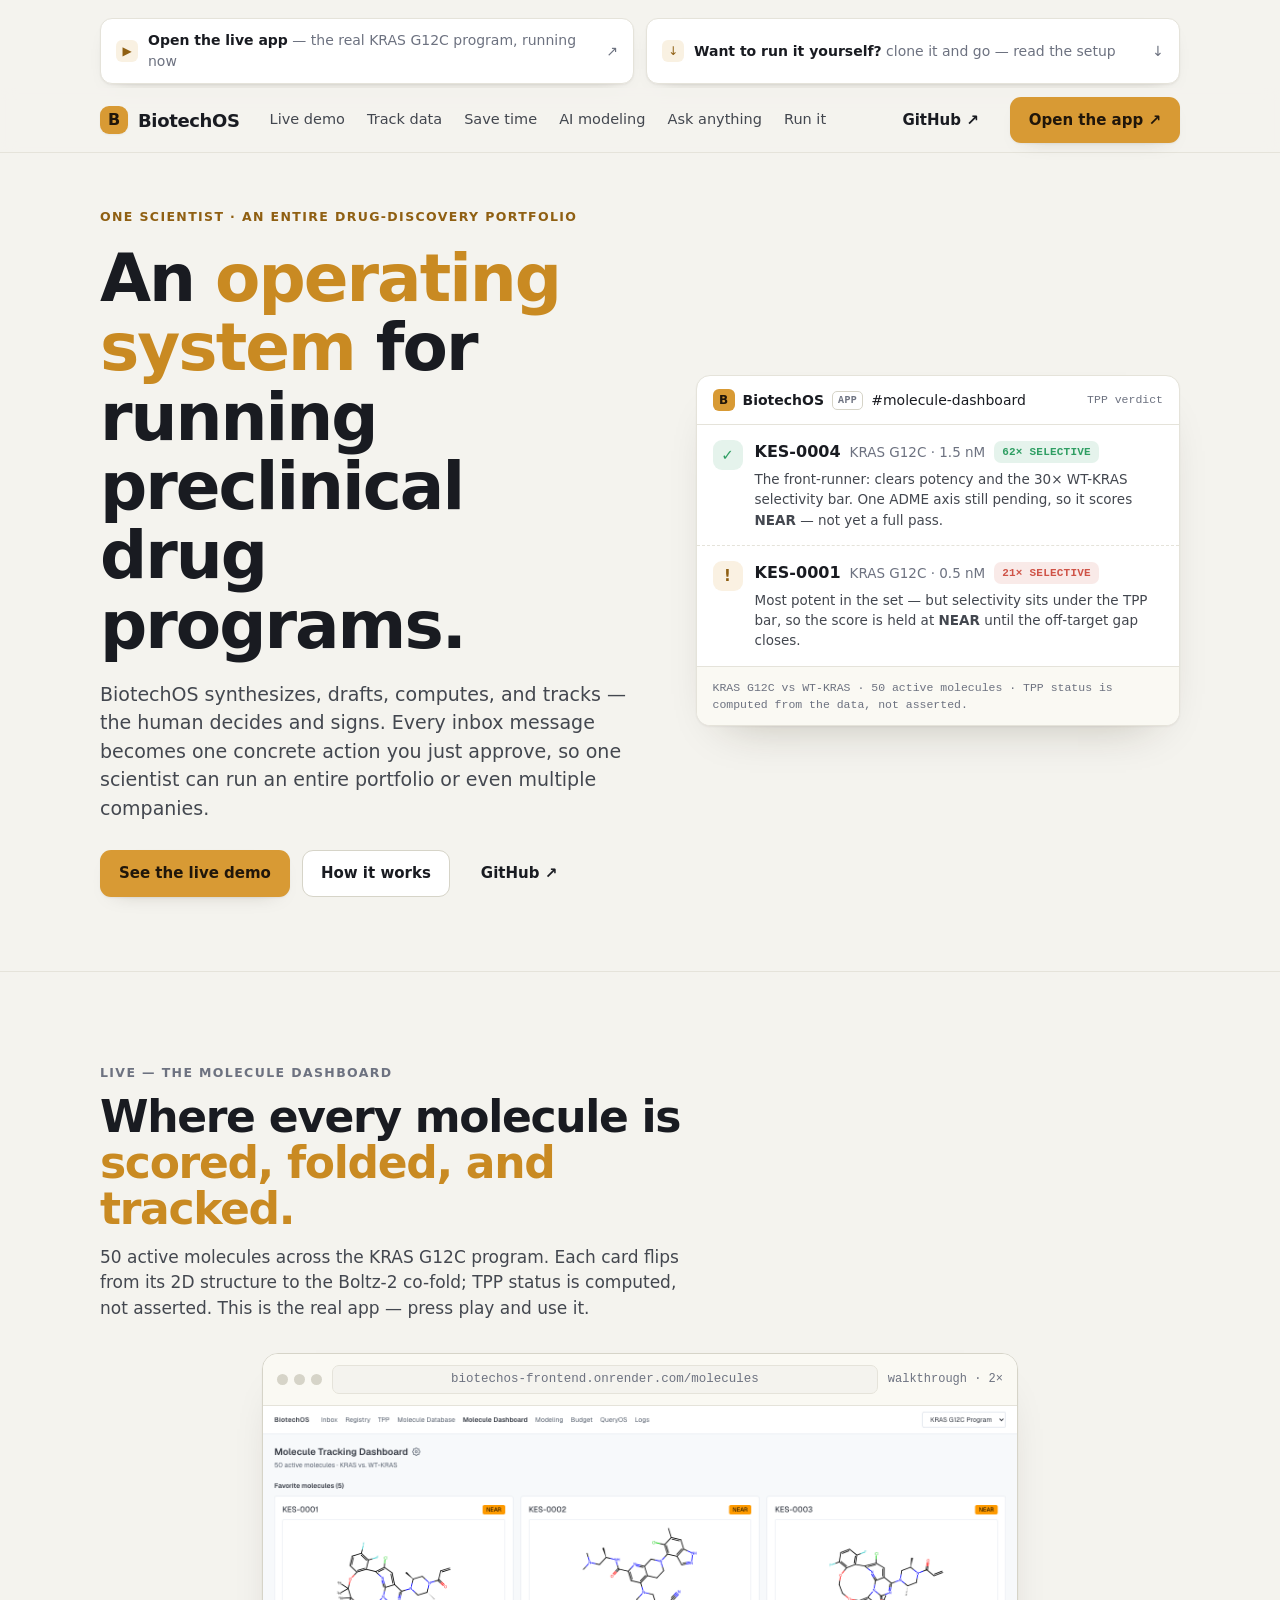
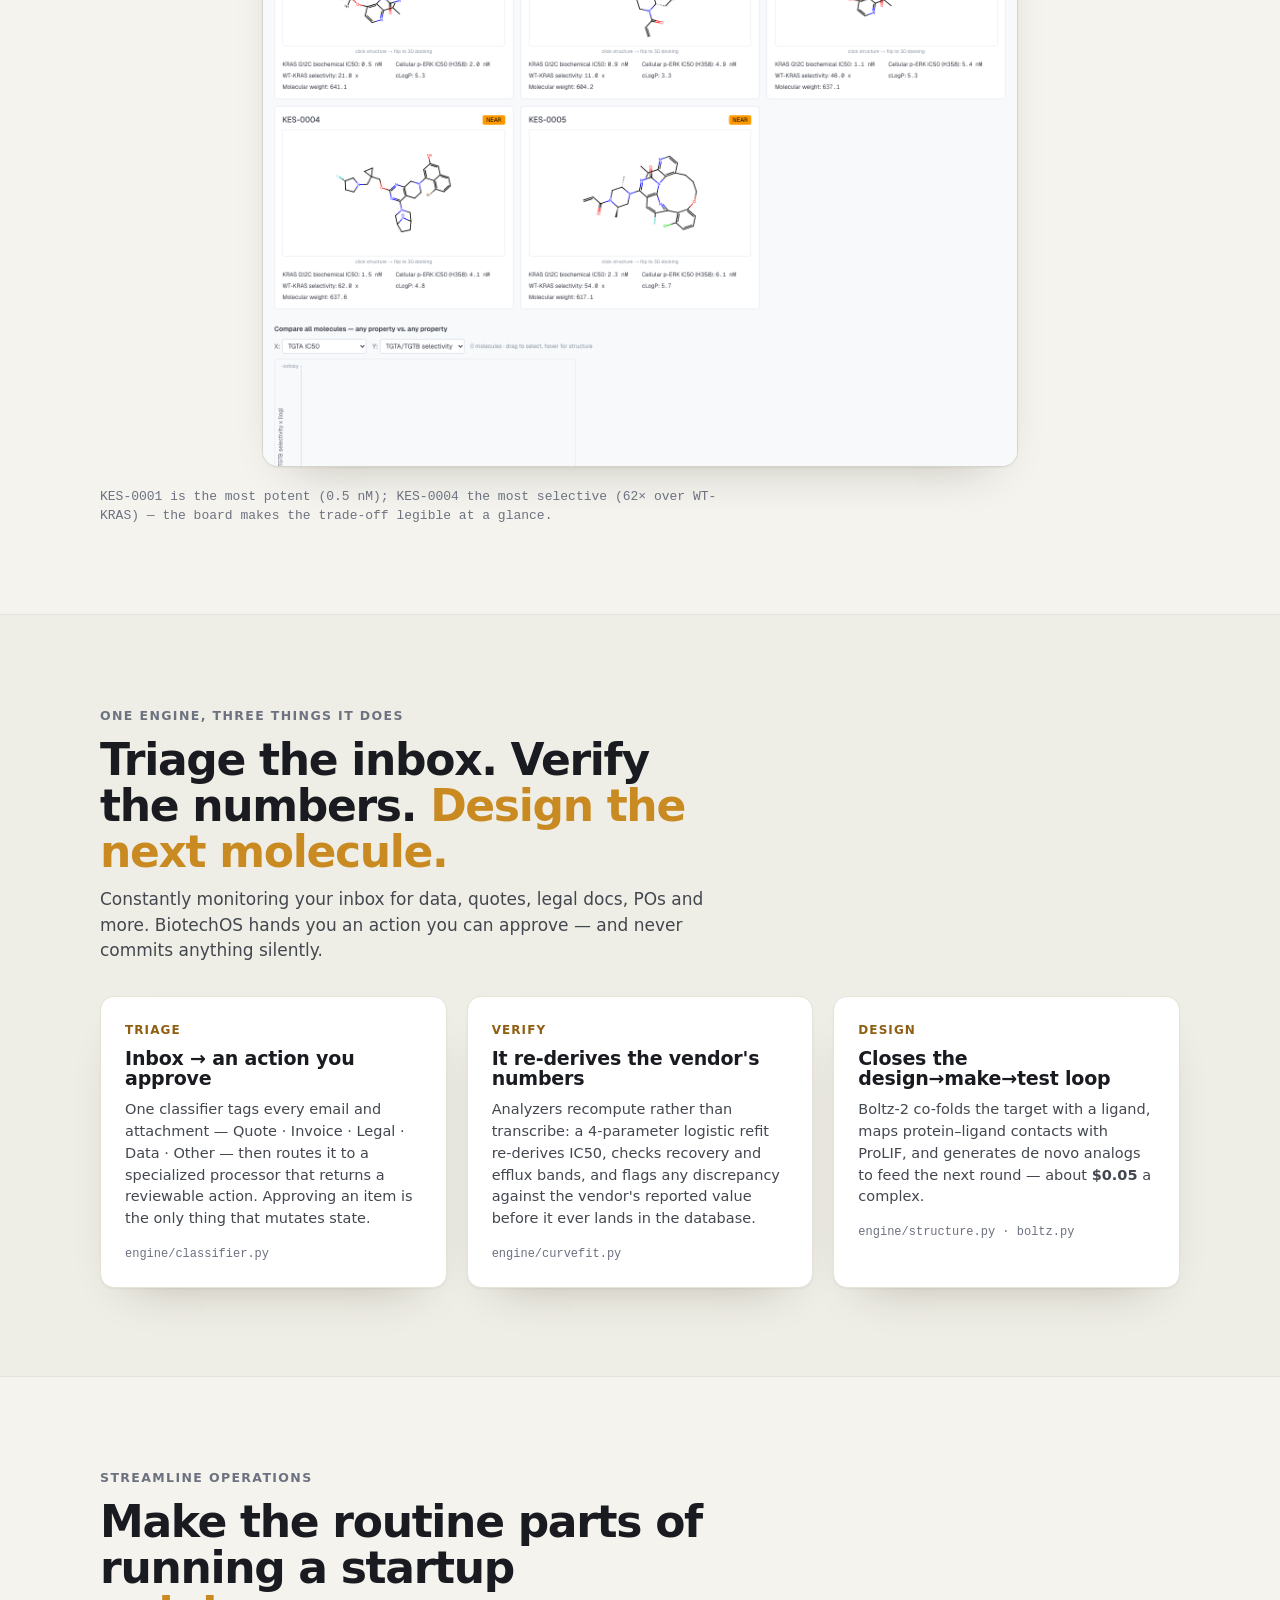
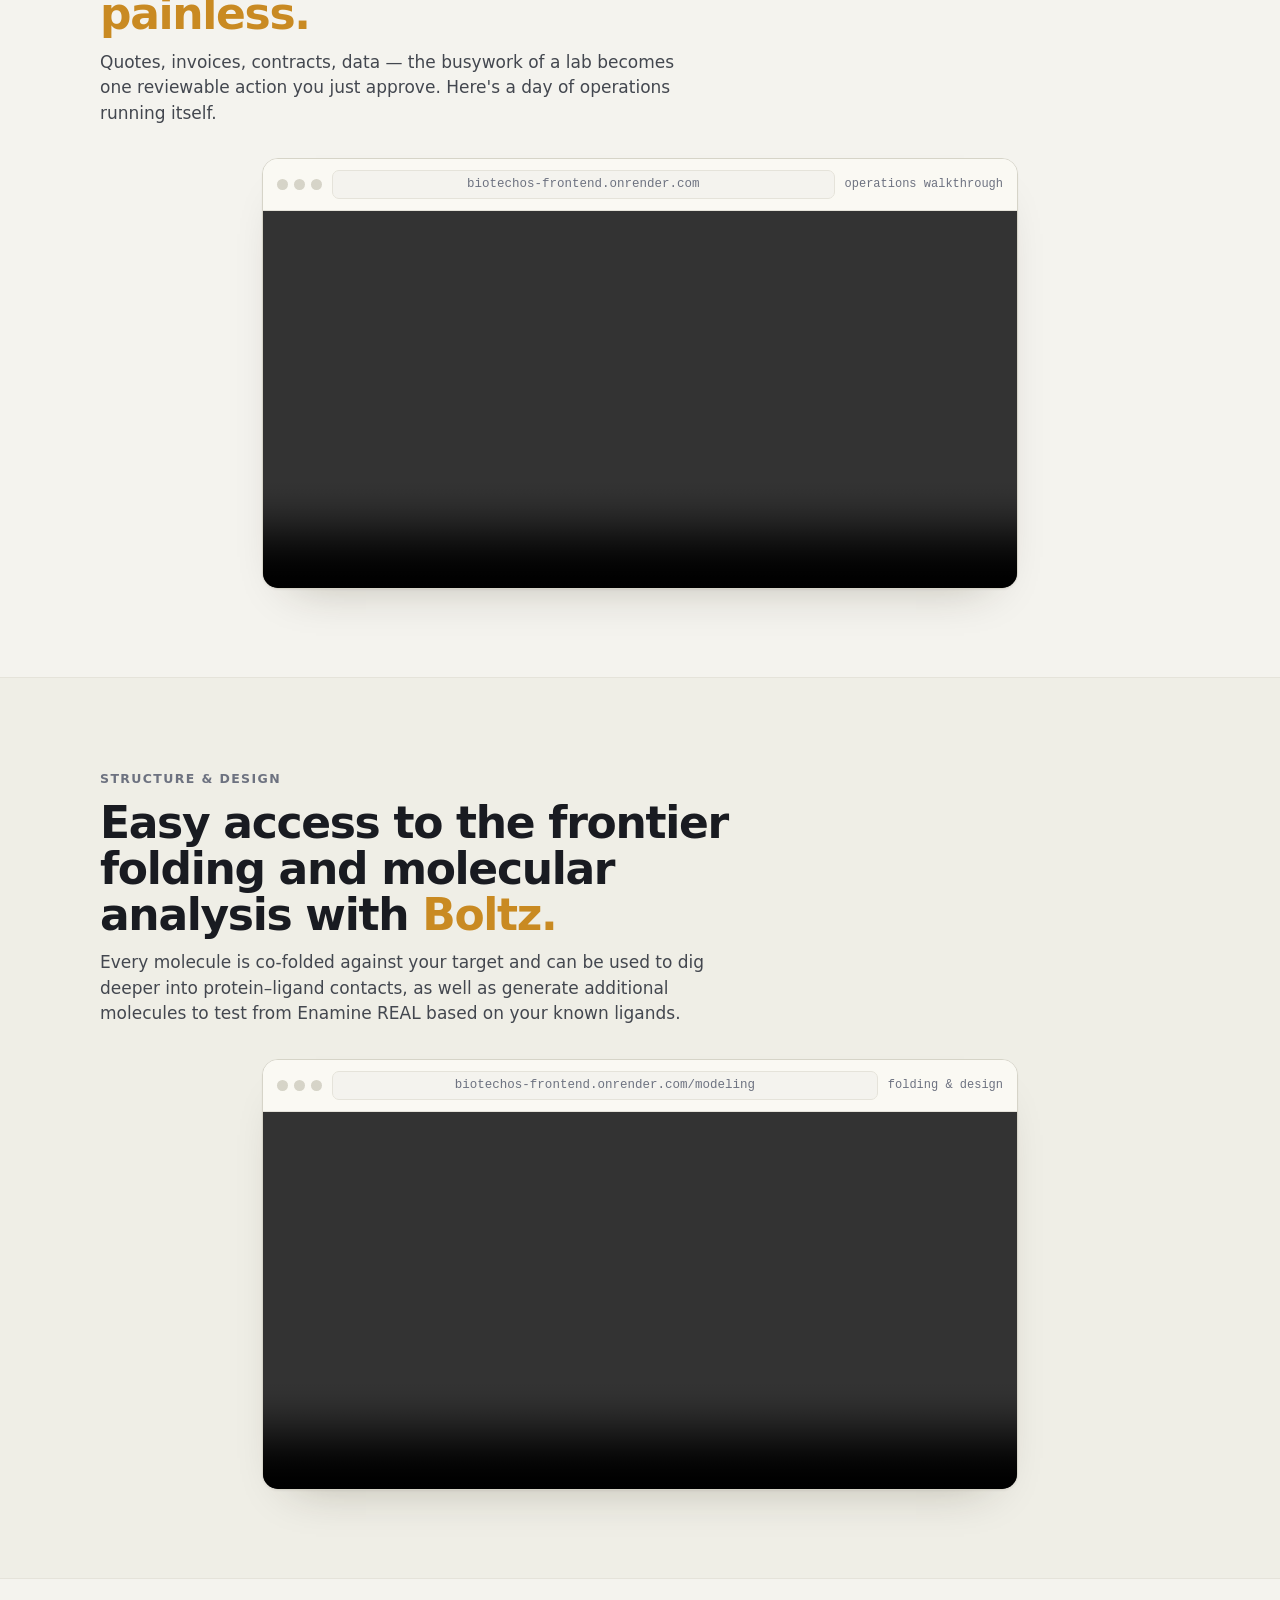
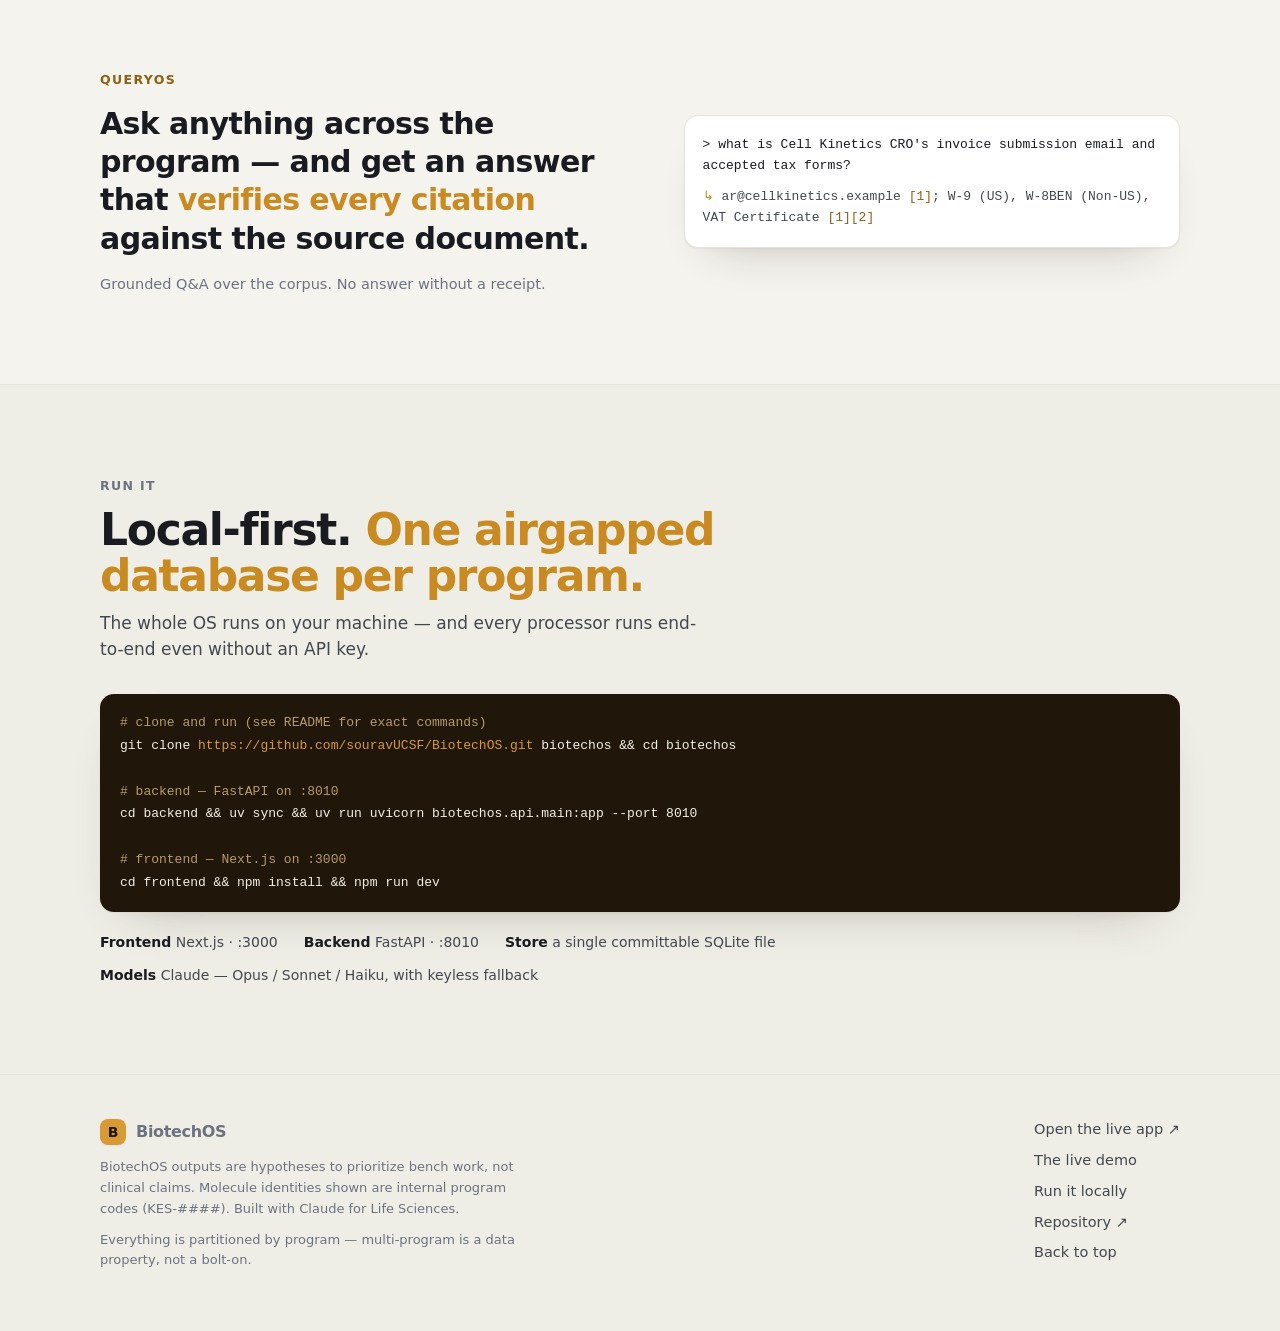
==== commit cc2c26a4: "Landing: 'One airgapped database per program' Co-Authored-By: Claude Opus 4.8 <noreply@anthropic.com" ====
--- a/docs/index.html
+++ b/docs/index.html
@@ -388,7 +388,7 @@
 <section class="band alt" id="run"><div class="wrap">
   <div class="head">
     <span class="eyebrow">Run it</span>
-    <h2>Local-first. <span class="amber">One SQLite file per program.</span></h2>
+    <h2>Local-first. <span class="amber">One airgapped database per program.</span></h2>
     <p>The whole OS runs on your machine — and every processor runs end-to-end even without an API key.</p>
   </div>
 <pre class="code"><span class="c"># clone and run (see README for exact commands)</span>
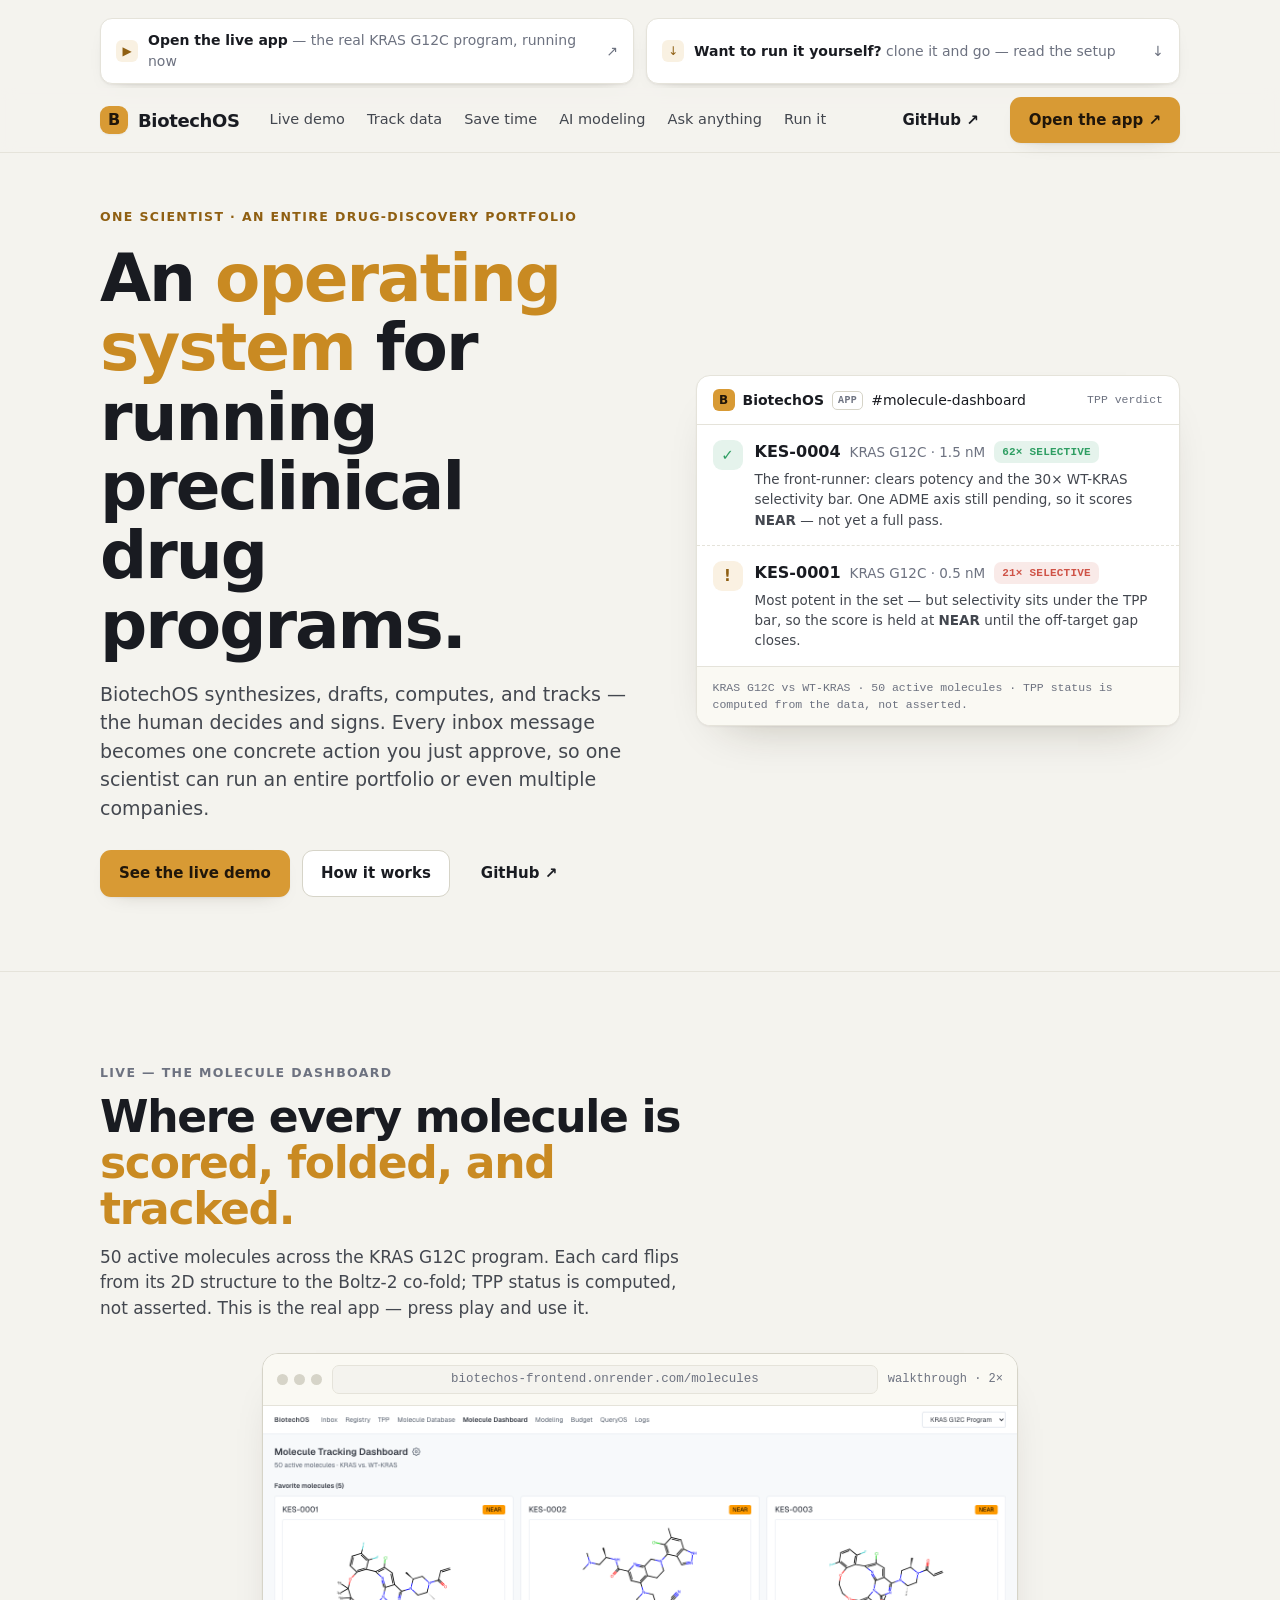
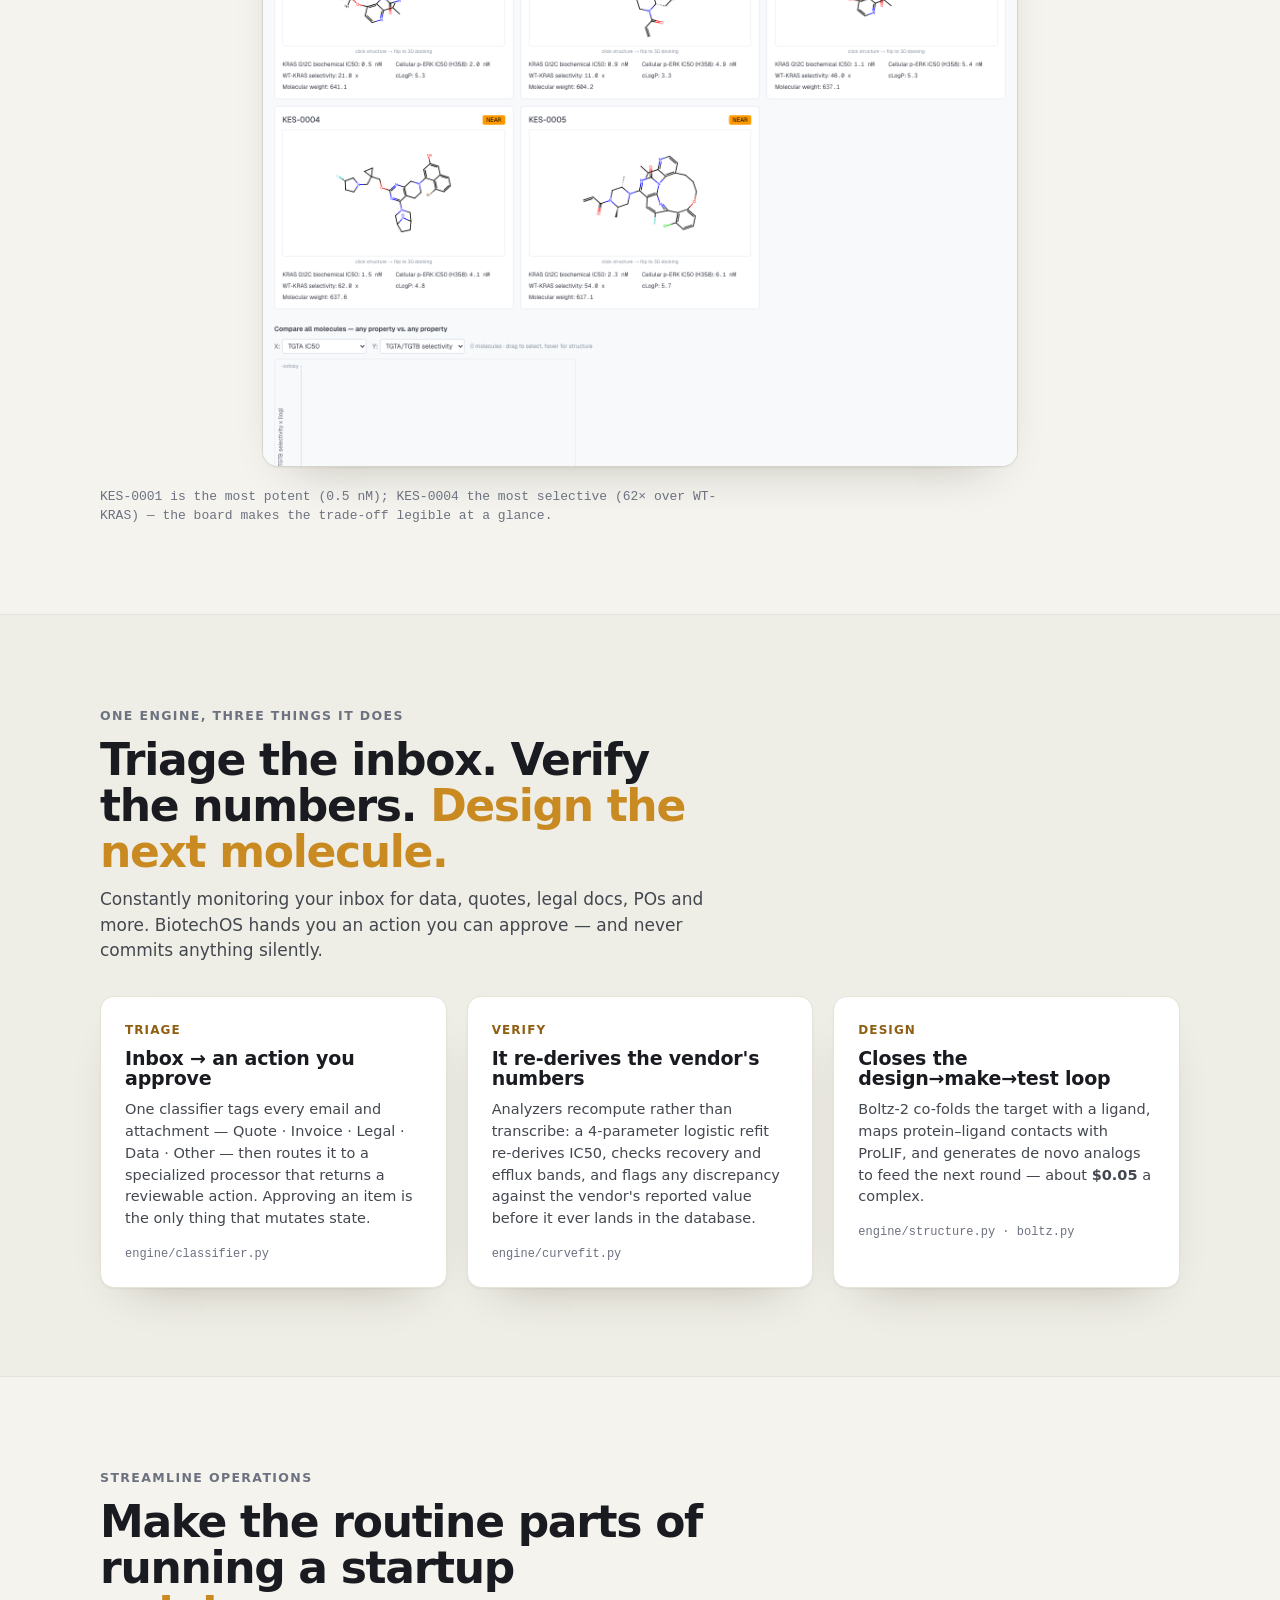
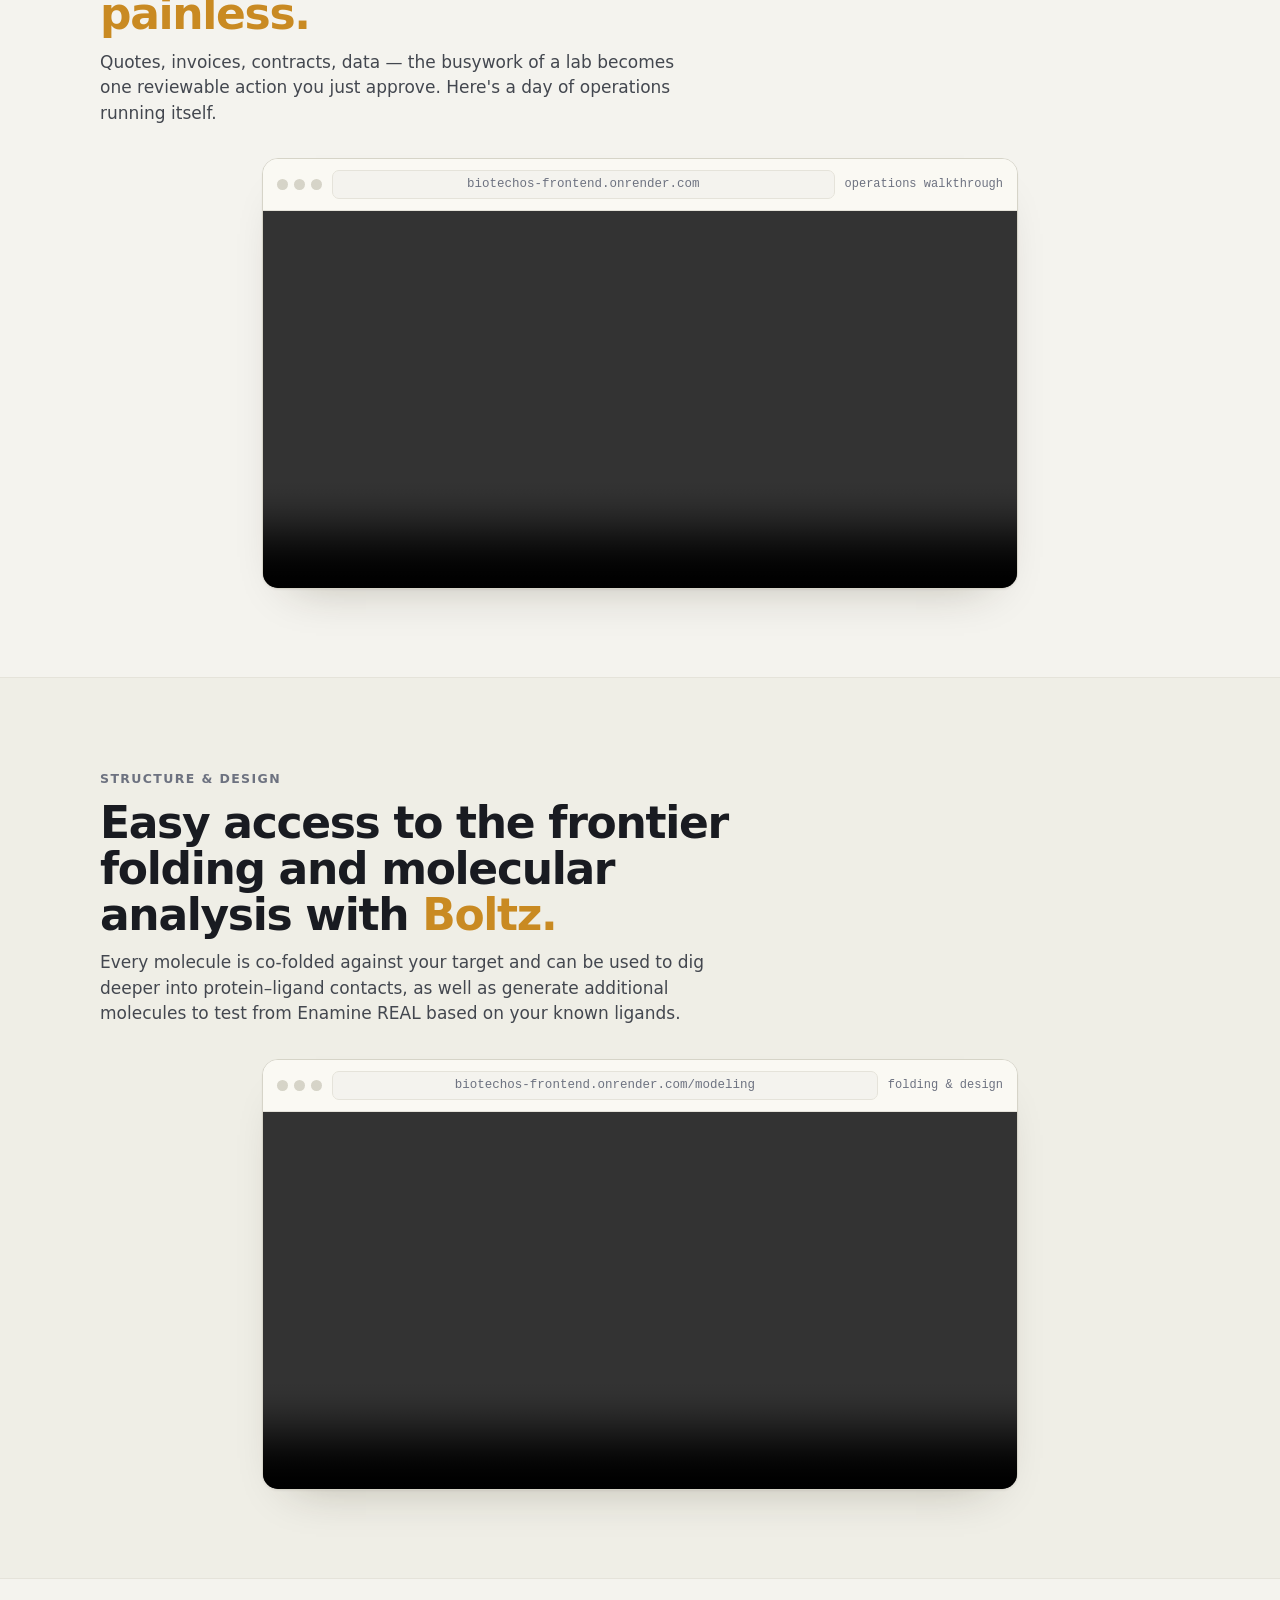
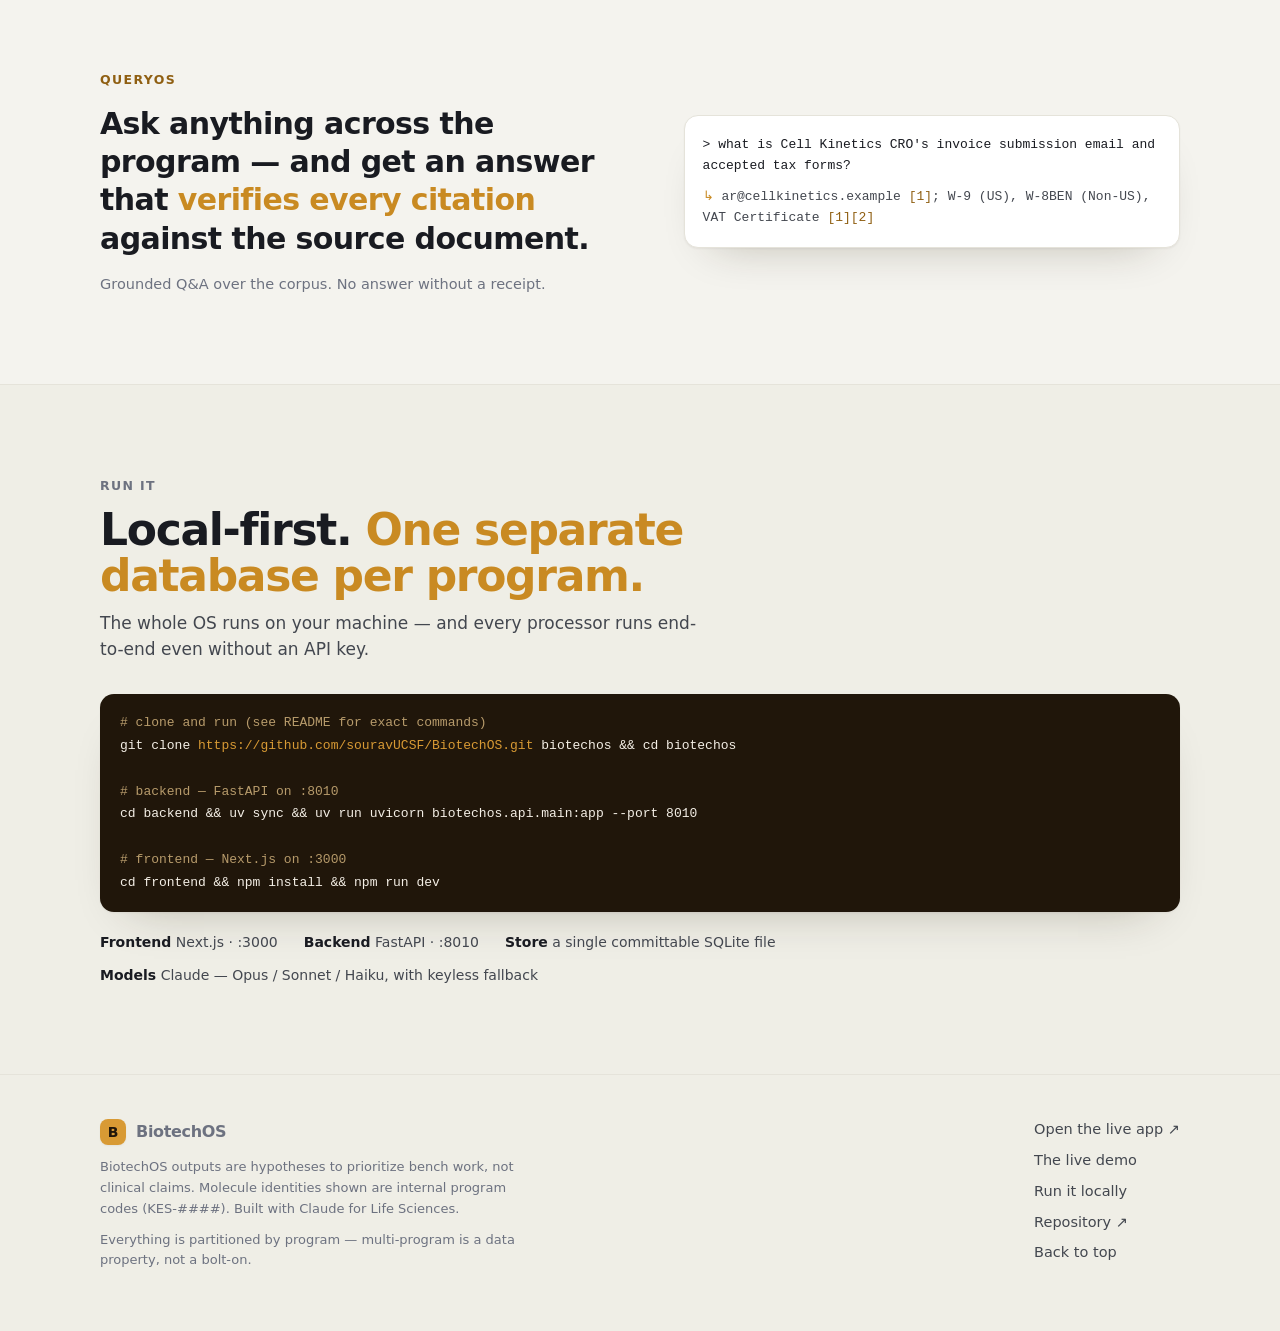
==== commit cb7ce223: "Landing: 'One separate database per program' Co-Authored-By: Claude Opus 4.8 <noreply@anthropic.com>" ====
--- a/docs/index.html
+++ b/docs/index.html
@@ -388,7 +388,7 @@
 <section class="band alt" id="run"><div class="wrap">
   <div class="head">
     <span class="eyebrow">Run it</span>
-    <h2>Local-first. <span class="amber">One airgapped database per program.</span></h2>
+    <h2>Local-first. <span class="amber">One separate database per program.</span></h2>
     <p>The whole OS runs on your machine — and every processor runs end-to-end even without an API key.</p>
   </div>
 <pre class="code"><span class="c"># clone and run (see README for exact commands)</span>
